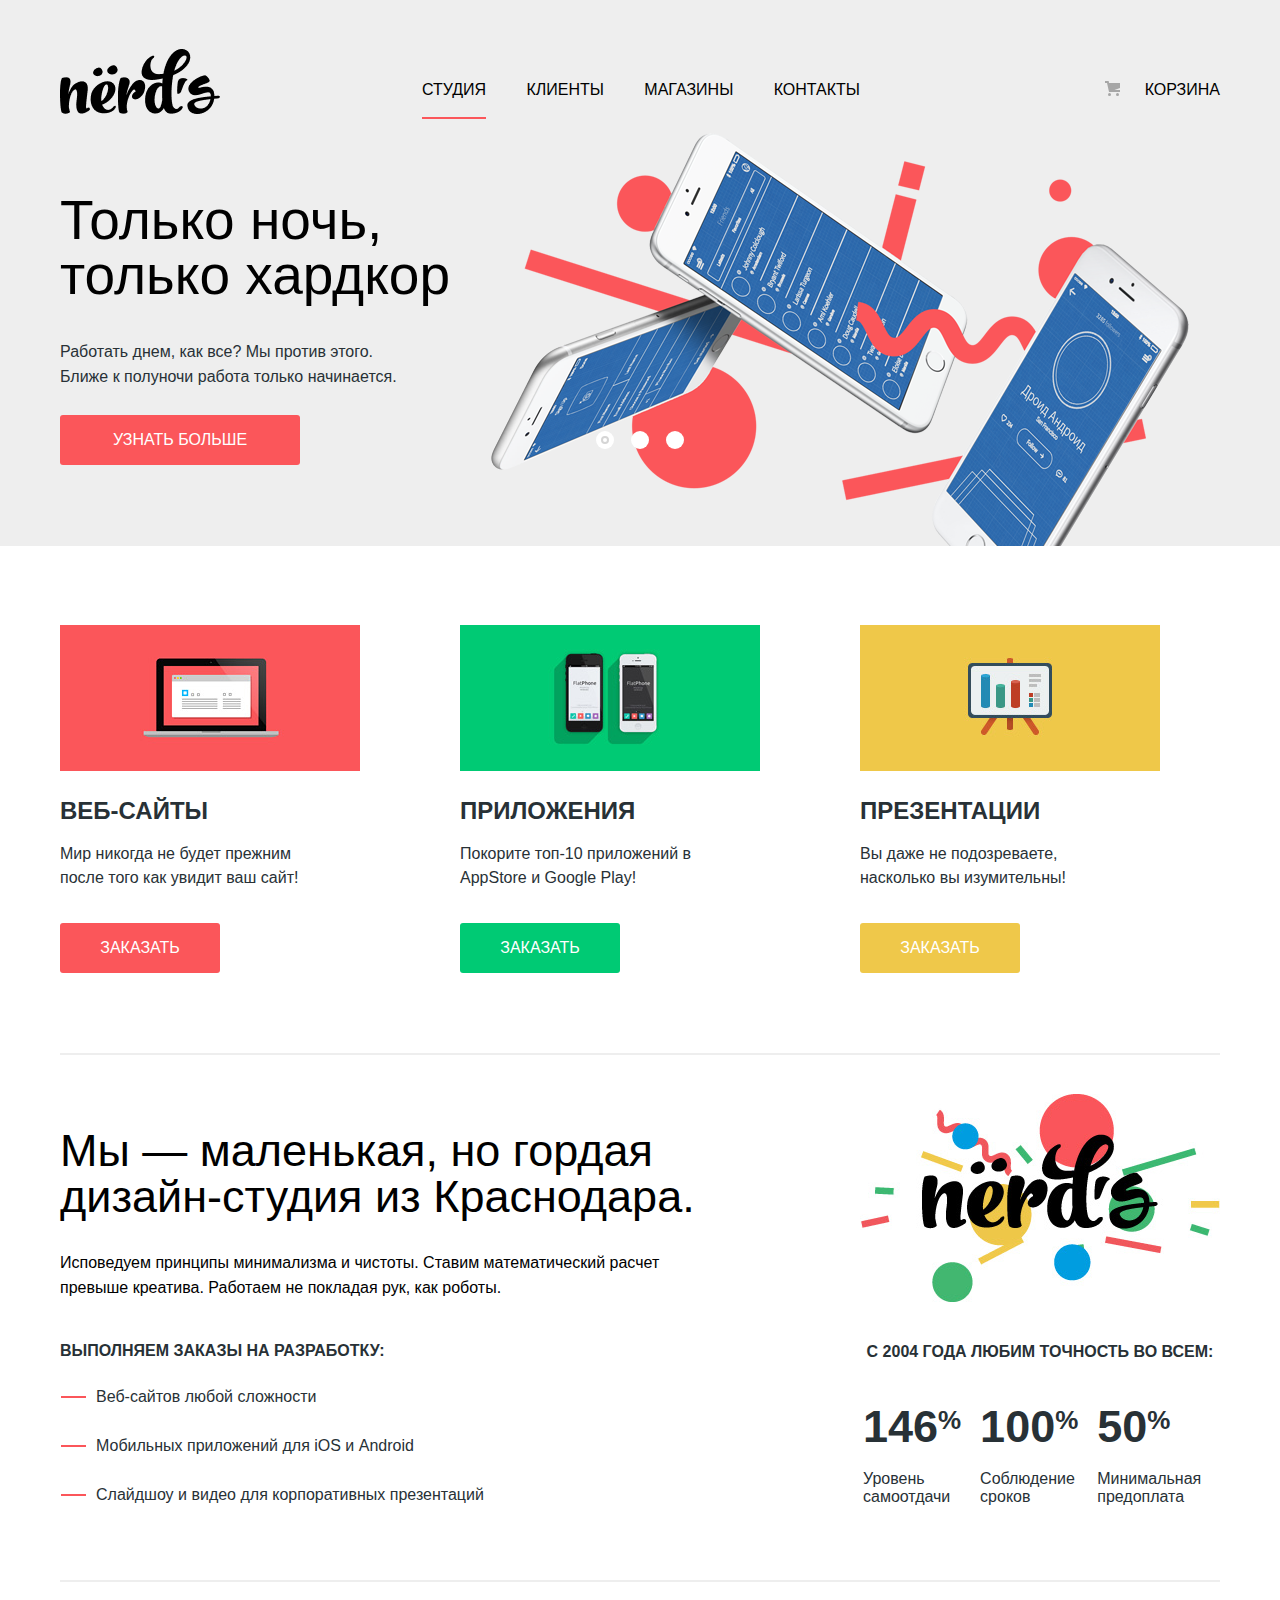
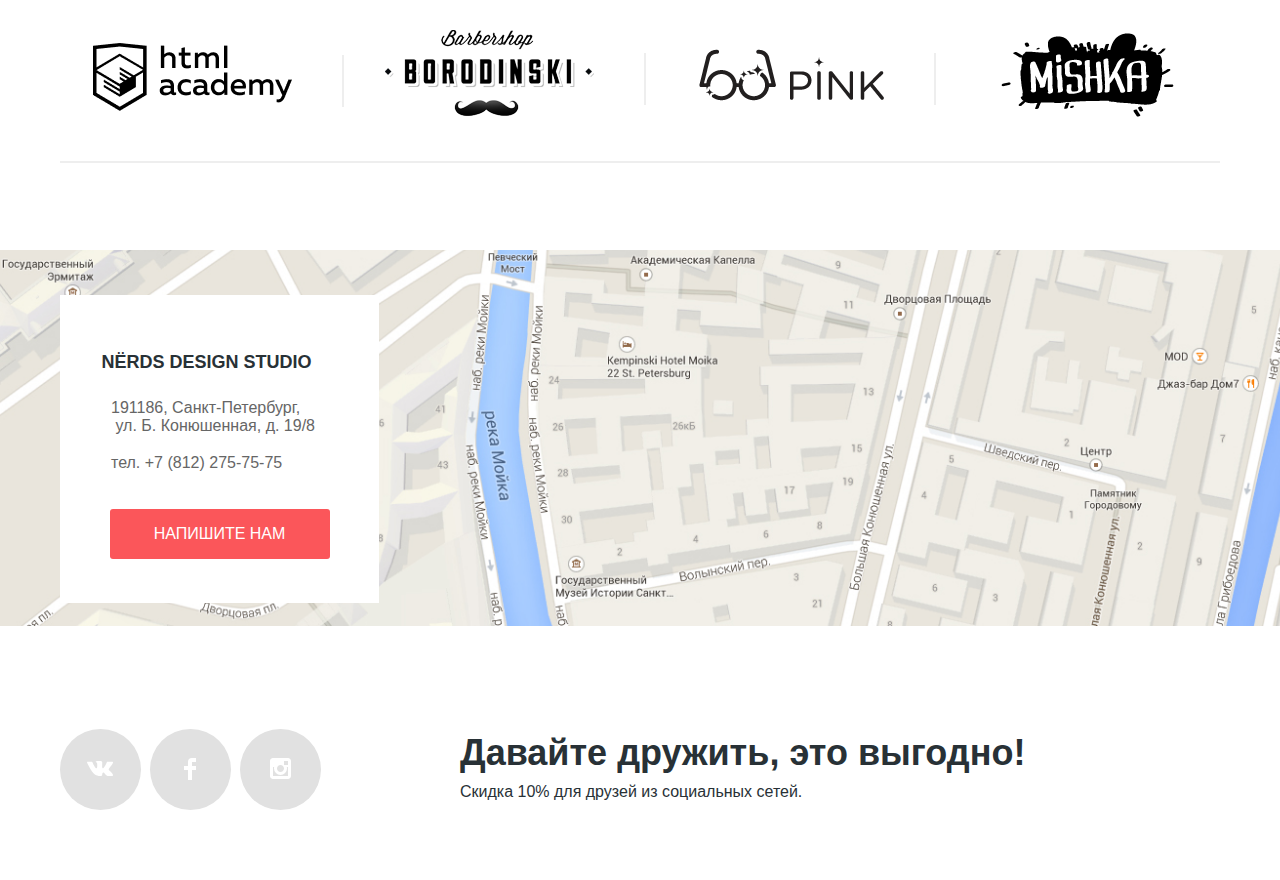
==== index.html @ a6699535 "подгонка  pixel perfect -2" ====
<!DOCTYPE html>
<html class="page" lang="ru">
<head>
  <meta charset="utf-8">
  <title>Передовой портал для выбора шаблона сайта. Нёрдс - выбери шаблон сайта для своего бизнеса</title>
  <link href="https://fonts.googleapis.com/css2?family=Roboto:ital,wght@0,100;0,300;0,400;0,500;0,700;1,300&display=swap" rel="stylesheet">
  <link href="css/normalize.css" rel="stylesheet">
  <link href="css/main.css" rel="stylesheet">
  <link href="css/define_position_on_page.css" rel="stylesheet"> <!--Временные стили для определения позиции элемента на странице-->
</head>
<body class="page-body">

  <!-- header start-->
  <header class="page-header">
    <div class="main-header-wraper container">
      <a href="#" class="header-logo">
        <img src="img/nerds-logo.png" width="160" height="66" alt="логотип компании нёрдс">
      </a>
      <nav class="page-nav">
        <ul class="page-menu">
          <li><a class="current-page" href="#">Студия</a></li>
          <li><a href="#">Клиенты</a></li>
          <li><a href="catalog.html">Магазины</a></li>
          <li><a href="#">Контакты</a></li>
        </ul>
        <div class="user-navigation">
          <a class="header-trash"  href="#" >Корзина</a>
        </div>
      </div>
    </nav>

  </header>
  <!-- header end-->

  <!-- main start-->
  <main class="page-content">
    <h1 class="visually-hidden"/>Нёрдс</h1>

    <!--main slider start-->
    <section class="main-slider">
      <h2 class="visually-hidden">Слайдер с горячими предложениями</h2>
      <ul class="slider-wraper-list slider-wraper-1 container">
        <li class="slider-item">
          <dl class="slider-slogan">
            <dt class="slogan-header">Долго, дорого,<br>скурпулёзно </dt>
            <dd class="slogan-content">Математически выверенный дизайн<br> для вашего сайта или мобильного приложения.<dd>
            </dl>
            <a class="slider-more btn"  href="#" >Узнать больше</a>
          </li>
          <li class="slider-item">
            <dl class="slider-slogan">
              <dt class="slogan-header">Любим математику<br>как никто другой</dt>
              <dd class="slogan-content">Никакого креатива, только математические формулы<br>для расчета идеальных пропорций<dd>
              </dl>
              <a class="slider-more btn"  href="#" >Узнать больше</a>
            </li>
            <li class="slider-item current-slide">
              <dl class="slider-slogan">
                <dt class="slogan-header">Только ночь,<br>только хардкор</dt>
                <dd class="slogan-content">Работать днем, как все? Мы против этого.<br>Ближе к полуночи работа только начинается.<dd>
                </dl>
                <a class="slider-more btn"  href="#" >Узнать больше</a>
              </li>
              <li class="slide-controls-wraper">
                <div class="slide-controls-box">
                  <button class="slide-control" type="button" aria-label="first slide"><span class="slide-toggle  current"></span></button>
                  <button class="slide-control" type="button" aria-label="second slide"><span class="slide-toggle"></span></button>
                  <button class="slide-control" type="button" aria-label="first slide"><span class="slide-toggle"></span></button>
                </div>
              </li>
            </ul>
          </section>
          <!--main slider end-->

          <div class="main-wraper container">
            <!--main services start-->
            <section class="main-advantage services">
              <h2 class="visually-hidden">Наши преимущества</h2>
              <ul class="services-list">
                <li class="services-item services-webs">
                  <img src="img/services_1.png" width="300" height="146" alt="Изображение категории">
                  <h3 class="main-services-header">Веб-сайты</h3>
                  <p class="main-services-text">Мир никогда не будет прежним<br>
                    после того как увидит ваш сайт!</p>
                    <a class="buy webs btn "  href="#" >Заказать</a>
                  </li>

                  <li class="services-item services-apps">
                    <img src="img/services_2.png" width="300" height="146" alt="Изображение категории">
                    <h3 class="main-services-header">Приложения</h3>
                    <p class="main-services-text">Покорите топ-10 приложений в <br>
                      AppStore и Google Play!</p>
                      <a class="buy apps btn "  href="#" >Заказать</a>
                    </li>

                    <li class="services-item services-presentations">
                      <img src="img/services_3.png" width="300" height="146" alt="Изображение категории">
                      <h3 class="main-services-header">Презентации</h3>
                      <p class="main-services-text">Вы даже не подозреваете,<br>
                        насколько вы изумительны!</p>
                        <a class="buy presentations btn" href="#" >Заказать</a>
                      </li>

                    </ul>

                  </section>
                  <!--main services end-->


                  <!--main description start-->
                  <div class="description-indicators-wraper">
                    <section class="main-advantage description">

                      <h2 class="visually-hidden">Перимущества нашей компании</h2>

                      <p class="about-us-header">Мы — маленькая, но гордая <br>
                        дизайн-студия из Краснодара.</p>
                        <p class="about-us-content">Исповедуем принципы минимализма и чистоты. Ставим математический расчет<br>
                          превыше креатива. Работаем не покладая рук, как роботы.</p>

                          <ul class="main-advantage-list">
                            <li class="header-item">Выполняем заказы на разработку:</li>
                            <li>Веб-сайтов любой сложности  </li>
                            <li>Мобильных приложений для iOS и Android  </li>
                            <li>Слайдшоу и видео для корпоративных презентаций</li>
                          </ul>

                        </section>
                        <!--main description end-->

                        <!--main indicators start-->
                        <section class="main-advantage indicators">
                          <h2 class="visually-hidden">Достижения нашей компании</h2>
                          <img src="img/indicators_logo.png" width="360" height="208" alt="Лого Нёрдс">
                          <table class="indicators-list">
                            <caption>с 2004 года Любим точность во всем:</caption>

                            <tr>
                              <th>146<sup>%</sup></th>
                              <th>100<sup>%</sup></th>
                              <th>50<sup>%</sup></th>
                            </tr>

                            <tr>
                              <td>Уровень <br> самоотдачи</td>
                              <td>Соблюдение<br> сроков</td>
                              <td>Минимальная<br>предоплата</td>
                            </tr>

                          </table>

                        </section>
                      </div>

                      <section class="main-partners">
                        <h2 class="visually-hidden">Партнёры нашей компании</h2>
                        <ul class="partners-list">
                          <li class="partners-item"><a href="https://htmlacademy.ru/intensive/htmlcss" title="Пройди интенсив, по профессиональной верстке по  HTML/CSS"><img src="img/partners_1.png" width="199" height="68" alt="логотип html-academy"></a></li>
                          <li class="partners-item"><a href="#"><img src="img/partners_2.png" width="209" height="90" alt="логотип Бородинский"></a></li>
                          <li class="partners-item"><a href="#"><img src="img/partners_3.png" width="185" height="52" alt="логотип Pink"></a></li>
                          <li class="partners-item"><a href="#"><img src="img/partners_4.png" width="173" height="84" alt="логотип Mishka"></a></li>
                        </ul>
                      </section>
                      <!--main indicators end-->
                    </div>
                  </main>
                  <!-- main end-->


                  <!-- footer start-->
                  <footer class="page-footer">

                    <div class="map-location">
                      <iframe class="map-iframe" src="https://www.google.com/maps/embed?pb=!1m18!1m12!1m3!1d1998.598942412417!2d30.32089461626306!3d59.93879686904761!2m3!1f0!2f0!3f0!3m2!1i1024!2i768!4f13.1!3m3!1m2!1s0x4696310fca5ba729%3A0xea9c53d4493c879f!2z0JHQvtC70YzRiNCw0Y8g0JrQvtC90Y7RiNC10L3QvdCw0Y8g0YPQuy4sIDE5LCDQodCw0L3QutGCLdCf0LXRgtC10YDQsdGD0YDQsywgMTkxMTg2!5e0!3m2!1sru!2sru!4v1592047226377!5m2!1sru!2sru"  allowfullscreen="" aria-hidden="false" tabindex="0"></iframe>

                      <div class="container feedback-call-wrap">
                        <!--footer feedback block start-->
                        <div class="feedback-call">
                          <p class="feedback-header">NЁRDS DESIGN STUDIO</p>
                          <p class="contacts-info">191186, Санкт-Петербург,<br> ул. Б. Конюшенная, д. 19/8  </p>
                          <a class="contacts-number" href="tel:+78122757575">тел. +7 (812) 275-75-75</a>
                          <a class="feedback-form-call btn" href="#" >Напишите нам</a>
                        </div>
                        <!--footer feedback block start-->
                      </div>
                  </div>

                  <section class="container">
                    <h2 class="visually-hidden">Мы в социальных сетях</h2>
                    <div class="social-wraper">
                      <ul class="footer-social">
                        <li class="social vk"><a href="#"></a></li>
                        <li class="social fb"><a href="#"></a></li>
                        <li class="social ig"><a href="#"></a></li>
                      </ul>
                      <dl class="footer-info">
                        <dt class="info-header">Давайте дружить, это выгодно!</dt>
                        <dd class="info-content">Скидка 10% для друзей из социальных сетей.</dd>
                      </dl>
                    </div>
                  </section>

                </footer>
                <!--footer end-->

                <!--feedback pop up end-->
                <div class="feedback-form-pop-up visually-hidden">
                  <form id="pop-up-form" action="https://echo.htmlacademy.ru" method="post">
                    <fieldset class="pop-up-fields">
                      <legend>Напишите нам</legend>
                      <ul class="form-fields">
                        <li>
                          <label for="custom name">Ваше имя:</label>
                          <input class="input-value"  type="text" name="custom name" id="custom name" placeholder="Имя Фамилия" requered>
                        </li>
                        <li>
                          <label for="custom mail">Ваш email:</label>
                          <input class="input-value"  type="text" name="custom mail" id="custom mail" placeholder="email@example.com" requered>
                        </li>
                        <li class="message-field">
                          <label for="custom message">Текст в письме</label>
                          <textarea  class="input-value" id="custom message" name="message" placeholder="В свободной форме"></textarea>
                        </li>
                        <li><button class="send btn" type="submit" form="pop-up-form">Отправить</button></li>
                      </ul>
                    </fieldset>
                  </form>
                  <button class="close-btn" type="button" aria-label="закрыть"></button>
                </div>
                <!--feedback pop up end-->

              </body>
              </html>
---- css/main.css ----
/* roboto-100 - latin_cyrillic */
@font-face {
  font-family: 'Roboto';
  font-style: normal;
  font-weight: 100;
  src: url('../fonts/roboto-v20-latin_cyrillic-100.eot'); /* IE9 Compat Modes */
  src: local('Roboto Thin'), local('Roboto-Thin'),
  url('../fonts/roboto-v20-latin_cyrillic-100.woff2') format('woff2'), /* Super Modern Browsers */
  url('../fonts/roboto-v20-latin_cyrillic-100.woff') format('woff'), /* Modern Browsers */

}

/* roboto-300 - latin_cyrillic */
@font-face {
  font-family: 'Roboto';
  font-style: normal;
  font-weight: 300;
  src: url('../fonts/roboto-v20-latin_cyrillic-300.eot'); /* IE9 Compat Modes */
  src: local('Roboto Light'), local('Roboto-Light'),
  url('../fonts/roboto-v20-latin_cyrillic-300.woff2') format('woff2'), /* Super Modern Browsers */
  url('../fonts/roboto-v20-latin_cyrillic-300.woff') format('woff'), /* Modern Browsers */

}

/* roboto-regular - latin_cyrillic */
@font-face {
  font-family: 'Roboto';
  font-style: normal;
  font-weight: 400;
  src: url('../fonts/roboto-v20-latin_cyrillic-regular.eot'); /* IE9 Compat Modes */
  src: local('Roboto'), local('Roboto-Regular'),
  url('../fonts/roboto-v20-latin_cyrillic-regular.woff2') format('woff2'), /* Super Modern Browsers */
  url('../fonts/roboto-v20-latin_cyrillic-regular.woff') format('woff'), /* Modern Browsers */
}

/* roboto-500 - latin_cyrillic */
@font-face {
  font-family: 'Roboto';
  font-style: normal;
  font-weight: 500;
  src: url('../fonts/roboto-v20-latin_cyrillic-500.eot'); /* IE9 Compat Modes */
  src: local('Roboto Medium'), local('Roboto-Medium'),
  url('../fonts/roboto-v20-latin_cyrillic-500.woff2') format('woff2'), /* Super Modern Browsers */
  url('../fonts/roboto-v20-latin_cyrillic-500.woff') format('woff'), /* Modern Browsers */

}

/* roboto-700 - latin_cyrillic */
@font-face {
  font-family: 'Roboto';
  font-style: normal;
  font-weight: 700;
  src: url('../fonts/roboto-v20-latin_cyrillic-700.eot'); /* IE9 Compat Modes */
  src: local('Roboto Bold'), local('Roboto-Bold'),
  url('../fonts/roboto-v20-latin_cyrillic-700.woff2') format('woff2'), /* Super Modern Browsers */
  url('../fonts/roboto-v20-latin_cyrillic-700.woff') format('woff'), /* Modern Browsers */
}

/* basic variables */
:root {
  --base-white: #fff;
  --active-white: rgba(255,255,255,0.3);
  --base-dark: #283136;
  --base-black: #000;

  --red-base: #FB565A;
  --red-hover: #E74246;
  --red-active: #D7373B;

  --green-base: #00CA74;
  --green-hover: #00BC6C;
  --green-active: #00AA62;
  --range-bar-color: #00CA74;
  --range-bar-toggle: #ababab;

  --yellow-base: #EFC84A;
  --yellow-hover: #EAB534;
  --yellow-active: #E5A722;

  --grey-dark: #666666;
  --grey-mute: #e1e1e1;
  --grey-base: #EEEEEE;
  --grey-hover: #DFDFDF;
  --grey-active: #D5D5D5;
  --shadow-color: rgb(219, 219, 219);
  --grey-fiedls-hover: #B4B9BB;
}

/* global */
body {
  min-width: 960px;
  margin: 0;
  padding: 0;
  font-family: 'Roboto', sans-serif;
  font-size: 16px;
  font-weight: 400;
  line-height: 24px;
  color: var(--base-dark);
  background-color: var(--base-white);
}

a {
  text-decoration: none;
}

img {
  max-width: 100%;
  height: auto;
}

*, *::before, *::after {
  box-sizing: border-box;
}

/* global custom styles */
.btn {
  display: block;
  height: 50px;
  font-size: 16px;
  font-weight: 500;
  text-transform: uppercase;
  text-align: center;
  vertical-align: middle;
  line-height: 50px;
  border-radius: 3px;
}

.container {
  margin: 0 auto;
  width: 1160px;
}
/* hide element */
.visually-hidden:not(:focus):not(:active) {
  position: absolute;
  width: 1px;
  height: 1px;
  margin: -1px;
  border: 0;
  padding: 0;
  clip-path: inset(100%);
  clip: rect(0 0 0 0);
  overflow: hidden;
}
/* page settings  */

.page {
  height: 100%;
}
/*  page grid settings */
.page-body {
  min-height: 100%;
  display: grid;   /* essential page grid  */
  grid-template-areas:
  "header"
  "content"
  "footer";
  grid-template-columns: 1fr;
  grid-template-rows:
  min-content
  1fr
  min-content;
  width: 100%;
  min-height: 100vh;
}
/* header */
.page-header {
  grid-area: header;
  display: flex;
  justify-content: center;
  align-items: flex-end;
  padding-top: 48px;

  background-color: var(--grey-base);
}

.page-header .header-logo:active img {
  opacity: 0.3;
}

.main-header-wraper {
  display: flex;
  justify-content: space-between;
  align-items: center;
}

/* page menu */
.page-nav {
  display: flex;
  justify-content: space-between;
  align-items:center;
  width: 798px;
  height: 17px;
  padding-top: 10px;
  background-color: var(--grey-base);
}

.page-nav .page-menu {
  display: flex;
  justify-content: space-between;
  width: 438px;
  margin: 0;
  padding: 0;
  font-size: 16px;
  line-height: 30px;
  list-style: none;
  background-color: transparent;
}

/* user navigation */
.page-nav a {
  color: var(--base-black);
  text-transform: uppercase;
  font-weight: 500;
}

.page-nav .header-trash {
  padding-left: 40px;
  background-image: url('../img/svg/cart-icon.svg');
  background-repeat: no-repeat;
  background-position: 0 0;
}

.page-nav a:hover {
  color: var(--red-base);
}

.page-nav a:active,
.page-nav .current-page {
  color: var(--grey-active);
  padding-bottom: 19px;
  border-bottom: 2px solid var(--red-base);
}

.page-nav .current-page {
  color: var(--base-black);
}

.user-navigation {
  position: relative;
}

/* main slider */

.main-slider {
  height: 425px; /* will be delited */
  background-color: var(--grey-base);
}

.main-slider .slider-wraper-list {
  position: relative;
  height: 100%;
  padding-left: 0;
  padding-top: 72px;
  background-repeat: no-repeat;
  background-position: 397px -6px;
  background-size: 760px 431px;
  list-style: none;
}

.main-slider .slider-wraper-1 {
  background-image: url('../img/slider_illustration_1.png');
}

.main-slider .slider-wraper-2 {
  background-image: url('../img/slider_illustration_2.png');
}

.main-slider .slider-wraper-3 {
  background-image: url('../img/slider_illustration_3.png');
}

.main-slider .slider-item {
  display: none;

}

.main-slider .current-slide {
  display: block;
}

.slide-controls-wraper {
  position: absolute;
  top: 310px;
  left: 519px;
  width: 120px;
  display: flex;
  justify-content: flex-end;
}

.slide-controls-wraper .slide-controls-box {
  display: flex;
  justify-content: flex-start;
  width: 663px;
}

.slide-controls-wraper .slide-control {
  width: 18px;
  height: 18px;
  margin-left: 17px;
  padding: 0;
  border-radius: 50%;
  border: none;
  box-shadow: none;
  background-color: var(--base-white);
  cursor: pointer;
}

.slide-controls-wraper .slide-toggle {
  display: none;
}

.slide-controls-wraper .current {
  display: block;
  width: 8px;
  height: 8px;
  padding: 0;
  margin: 0 auto;
  background-color: var(--base-white);
  border-radius: 50%;
  border: 2px solid var(--grey-active);
}


.main-slider .slider-slogan,
.main-slider .slogan-content{
  margin: 0px;
  padding: 0px;
}

.main-slider .slogan-header {
  font-size: 55px;
  line-height: 55px;
  font-weight: 500;
  color: var(--base-black);
}

.main-slider .slogan-content {
  margin-top: 36px;
  font-size: 16px;
  line-height: 25px;
  font-weight: 400;
  color: var(--base-dark);
}

.main-slider .slider-more {
  width: 240px;
  margin-top: 26px;
  color: var(--base-white);
  background-color: var(--red-base);
}

.main-slider .slider-more:hover {
  background-color: var(--red-hover);
}

.main-slider .slider-more:active {
  background-color: var(--red-active);
  color: var(--active-white);

}
/* main conent */
.page-content {
  grid-area: content;
  margin-bottom: 87px;
}

/* main-advantage services */
.services-list {
  display: flex;
  justify-content: space-between;
  margin: 0;
  padding: 0;
  padding-top: 79px;
  padding-bottom: 80px;
  padding-right: 60px;
  border-bottom: 2px solid var(--grey-base);
  list-style: none;
}

.services-item .main-services-header {
  margin: 0px;
  margin-top: 18px;
  font-weight: 700;
  font-size: 24px;
  line-height: 30px;
  text-align: left;
  text-transform: uppercase;
}

.services-item .main-services-text {
  margin-bottom: 33px;
  font-weight: 400;
  font-size: 16px;
  line-height: 24px;
  text-align: left;
  color: var(--base-dark);
}

.services-item .buy {
  width: 160px;
  color: var(--base-white);
  font-size: 16px;
}

.services-item .buy:active {
  color: var(--active-white);
}

.services-item .webs {
  background-color: var(--red-base);
}

.services-item .webs:hover {
  background-color: var(--red-hover);
}

.services-item .webs:active {
  background-color: var(--red-active);
}

.services-item .apps {
  background-color: var(--green-base);
}

.services-item .apps:hover {
  background-color: var(--green-hover);
}

.services-item .apps:active {
  background-color: var(--green-active);
}

.services-item .presentations {
  background-color: var(--yellow-base);
}

.services-item .presentations:hover {
  background-color: var(--yellow-hover);
}
.services-item .presentations:active {
  background-color: var(--yellow-active);
}

/* main-advantage description */
.description-indicators-wraper {
  display: flex;
  justify-content: space-between;
  border-bottom: 2px solid var(--grey-base);
}
.description {
  padding-top: 73px;
  padding-bottom: 73px;
}

.description .main-advantage-list {
  margin: 0;
  padding: 0;
  margin-top: 42px;
  list-style: none;
}

.main-advantage-list li:not(.header-item) {
  padding-left: 36px;
  margin-top: 23px;
}
/* rules on list items */
.main-advantage-list li:not(.header-item)::before {
  position: relative;
  top: 13px;
  left: -35px;
  display: block;
  content: "";
  width: 25px;
  height: 2px;
  background-color: var(--red-base);
}



.description .about-us-header {
  margin: 0;
  padding-bottom: 30px;
  color: var(--base-black);
  font-weight: 500;
  font-size: 45px;
  line-height: 46px;

}

.description .about-us-content {
  margin: 0;
  color: var(--base-black);
  font-weight: 400;
  font-size: 16px;
  line-height: 25px;
}

.description .header-item {
  margin: 0px;
  font-weight: 700;
  font-size: 16px;
  line-height: 18px;
  text-transform: uppercase;
}

/* indicators */

.indicators {
  padding-top: 39px;
}

.indicators-list {
  width: 360px;
  margin-top: 34px;
}


.indicators-list caption {
  height: 50px;
  font-weight: 700;
  font-size: 16px;
  line-height: 18px;
  text-transform: uppercase;
  text-align: center;
}

.indicators-list th {
  height: 65px;
  padding-left: ;
  font-weight: 700;
  font-size: 45px;
  line-height: 50px;
  text-transform: uppercase;
  text-align: left;
}

.indicators-list td {
  height: 52px;
  font-size: 16px;
  line-height: 18px;
  text-align: left;
}

.indicators-list sup {
  font-size: 26px;
  line-height: 40px;
  text-transform: uppercase;
  text-align: center;
}

/* main-partners */
.main-partners {
  padding-top: 48px;
  padding-bottom: 34px;
  border-bottom: 2px solid var(--grey-base);
}

.main-partners .partners-list {
  display: flex;
  justify-content: space-between;
  align-items: middle;
  width: 100%;
  height: 100%;
  margin: 0;
  padding: 0;
  list-style: none;
}

.main-partners .partners-item{
  display: flex;
  justify-content: center;
  align-items: center;
  width: 288px;
}

.main-partners .partners-item:first-child{
  width: 269px;
  padding-top: 4px;
  padding-right: 3px;
}

.main-partners .partners-item:nth-child(2){
  padding-left: 10px;
}

.main-partners .partners-item:nth-child(3){
  padding-left: 15px;
}

.main-partners .partners-item:last-child  {
  width: 279px;
  padding-left: 14px;
}

.main-partners .partners-item:not(:last-child)::after {
  position: relative;
  top: 0px;
  left: 50px;
  display: flex;
  justify-content: flex-end;
  content: "";
  width: 2px;
  height: 52px;
  background-color: var(--grey-base);
}

.main-partners img:hover  {
  opacity: 0.2;
}

.main-partners img:active  {
  opacity: 0.1;
}

/* catalog page */

.catalog {
  margin-bottom: 67px;
}

.main-catalog-wraper {
  display: grid;  /* catalog content grid  */
  grid-template-areas:
  "fh fh"
  "filter catalog"
  "filter change-page";
  grid-template-columns: min-content 1fr;
  grid-template-rows:
  min-content
  1fr
  min-content;
  padding-top: 54px;
}

.catalog-content {
  grid-area: catalog;
  padding-left: 140px;
}

.catalog .catalog-header {
  width: 100%;
  margin: 0px;
  padding-top: 72px;
  padding-right: 19px;
  padding-bottom: 108px;
  font-size: 55px;
  line-height: 55px;
  font-weight: 500;
  text-align: center;
  background-color: var(--grey-base);
}

/* filters buttons start */

.catalog-content .set-with-properties {
  display: flex;
  justify-content: space-between;
  align-content: flex-start;
  margin-bottom: 46px;
}

.label-wraper {
  display: flex;
  width: 360px;
  justify-content: flex-start;
  padding-top: 5px;
}

.set-with-properties .properties-header {
  margin: 0;
  padding: 0;
  padding-top: 3px;
  font-size: 18px;
  line-height: 24px;
  font-weight: 700;
  vertical-align: bottom;
  text-transform: uppercase;
}

.set-with-properties a {
  font-size: 14px;
  line-height: 18px;
  vertical-align: bottom;
  color: var(--base-black);
  text-transform: uppercase;
  opacity: 0.3;
}

.set-with-properties a:hover {
  opacity: 0.6;
}

.set-with-properties a:active {
  opacity: 1;
}

.set-with-properties .pressed {
  opacity: 1;
}

.label-wraper > a {
  margin-right: 25px;
}

.label-wraper > a:last-of-type {
  margin-right: 49px;
}

.label-wraper .arrows-wraper {
  padding-top: 3px;
}

.label-wraper .arrows-wraper :first-child {
  margin-right: 17px;
}

.set-with-properties .down,
.set-with-properties .up {
  padding: 5px 5.5px 0px;
  background-repeat: no-repeat;
  background-position: 0 0;

}

.set-with-properties .down {
  background-image: url('../img/svg/icon-down-dir.svg');
}

.set-with-properties .up {
  background-image: url('../img/svg/icon-up-dir.svg');
}

/* filters buttons end */

.catalog .catalog-list {
  display: flex;
  flex-wrap: wrap;
  margin: 0;
  padding: 0;
  list-style: none;
}

.catalog-list .catalog-item:not(:first-child):not(:nth-child(2)) {
  margin-top: 29px;
}

.catalog-list .catalog-item:nth-child(odd) {
  margin-right: 40px;
}

.catalog-item {
  position: relative;
}
.catalog-item:hover {
  box-shadow: 0 6px 15px 0 var(--shadow-color);
}

.catalog-item .catalog-image {
  display: block;
}

.catalog-item::before {
  content: "";
  display: block;
  padding: 20px;
  width: 100%;
  background: url('../img/svg/browser.svg') no-repeat 0 0;
  background-size: contain;
}

.catalog-item:hover::before {
  opacity: 0.14;
}

.catalog-hover-info {
  position: absolute;
  bottom: 0px;
  left: 0px;
  width: 360px;
  height: 231px;
  padding-top: 27px;
  border-radius: 0 0 5px 5px ;
  font-weight: 400;
  background-color: var(--grey-base);
  color: var(--grey-dark);
  opacity: 0;
}

.catalog-item:hover .catalog-hover-info {
  opacity: 1;
}

.catalog-hover-info .catalog-card-header {
  display: block;
  margin: 0px; /* control of the vertical indent */
  font-weight: 700;
  font-size: 18px;
  line-height: 30px;
  text-align: center;
  text-transform: uppercase;
  color: var(--base-black);
}

.catalog-hover-info .catalog-card-header:hover {
  color: var(--red-base);
}

.catalog-hover-info .catalog-card-header:active {
  color: var(--grey-active);
}

.catalog-hover-info .catalog-card-info {
  margin-top: 12px;
  text-align: center;
  font-size: 16px;
  line-height: 18px;
}

.catalog-hover-info .catalog-card-buy {
  width: 200px;
  margin: 0 auto;
  margin-top: 33px;
  color: var(--base-white);
  background-color: var(--red-base);

}

.catalog-hover-info .catalog-card-buy:hover {
  background-color: var(--red-hover);
}

.catalog-hover-info .catalog-card-buy:active {
  background-color: var(--red-active);
}

/* change page block */
.change-page-block {
  grid-area: change-page;
  display: flex;
  width: min-content;
  padding-top: 54px;
  padding-left: 140px;
}

.catalog .change-page {
  width: 50px;
  color: var(--base-dark);
  background-color: var(--grey-base);
}

.page-content .change-page:last-child{
  width: 260px;
  padding-left: 5px;
}

.change-page-block .change-page:not(:last-child) {
  margin-right: 10px;
}
.catalog .change-page:hover {
  background-color: var(--grey-hover);
}

.catalog .change-page:active {
  background-color: var(--grey-active);
}

.catalog .change-page:visited {
  background-color: var(--base-vhite);
  outline: 3px solid var(--grey-base);
}

.catalog .current-page,
.catalog .current-page:hover {
  line-height: 45px;
  background-color: var(--base-white);
  border: 3px solid var(--grey-hover);
  cursor: default;
}

/* footer */

.page-footer {
  grid-area: footer;
  width: 100%;
  margin: 0 auto;
}

.page-footer .map-location {
  position: relative;
  width: 100%;
  padding: 0;
  margin: 0;
  background: url('../img/map.png') no-repeat 0 -30px;
  background-size: cover;
}

.page-footer .map-iframe {
  width: 100%;
  height: 415px;
  margin: -8px;
  border: none;
}

.page-footer  .feedback-call-wrap {
  position: absolute;
  top: 0;
  right: 0;
  bottom: 0;
  left: 0;
  padding-top: 45px;
}


.page-footer .feedback-call {
  padding: 1px;
  width: 319px;
  height: 308px;
  font-weight: 400;
  font-size: 16px;
  text-align: left;
  background-color: var(--base-white);
}

.feedback-call .feedback-header,
.feedback-call .contacts-info {
  margin: 0px; /* reset paragraph indents*/
  padding: 0px;
}

.feedback-call .feedback-header {
  padding-top: 54px;
  padding-right: 26px;
  font-weight: 700;
  font-size: 18px;
  text-align: center;
  text-transform: uppercase;
}

.feedback-call .contacts-info {
  margin-top: 25px;
  padding-left: 50px;
  line-height: 18px;
  text-align: left;
  color: var(--grey-dark);
}

.feedback-call .contacts-number {
  display: block;
  margin-top: 19px;
  padding-left: 50px;
  text-align: left;
  line-height: 18px;
  color: var(--grey-dark);
}

.feedback-call .feedback-form-call {
  width: 220px;
  margin: 37px auto 0;
  color: var(--base-white);
  background-color: var(--red-base);
}

.feedback-call .feedback-form-call:hover {
  background-color: var(--red-hover);
}

.feedback-call .feedback-form-call:active {
  background-color: var(--red-active);
  color: var(--active-white);
}


.page-footer .footer-social {
  display: flex;
  justify-content: flex-start;
  align-items: center;
  margin: 0;
  padding: 0;
  width: 400px;
  list-style: none;
}

.footer-social .social a {
  position: relative;
  top: 0;
  left: 0;
  display: block;
  width: 81px;
  height: 81px;
  margin-right: 9px;
  border-radius: 50%;
  background-color: var(--grey-mute);
}

.footer-social .social {
  position: relative;
}

.footer-social a::before {
  position: absolute;
  content: "";
  top: 25%;
  left: 25%;
  display: block;
  padding: 20px;
  background-image: url('../img/svg/vk-icon.svg');
  background-repeat: no-repeat;
  background-position: 50%;
}

.footer-social .fb a::before {
  background-image: url('../img/svg/fb-icon.svg');
}

.footer-social .ig a::before {
  background-image: url('../img/svg/insta-icon.svg');
}

.footer-social .social a:hover{
  background-color: var(--red-hover);
}

.footer-social .social a:active {
  background-color: var(--red-active);
}

.footer-social a:active::before {
  opacity: 0.3;
}


.footer-info {
  display: flex;
  flex-direction: column;
  justify-content: center;
  align-items: flex-start;
}

.footer-info .info-header {
  font-weight: 700;
  font-size: 36px;
  line-height: 36px;
  text-align: left;
}

.footer-info .info-content {
  font-weight: 400;
  font-size: 16px;
  line-height: 22px;
  text-align: left;
  margin: 0px;
  margin-top: 10px;
}

/* social buttons start */

.social-wraper {
  display: flex;
  justify-content: center;
  align-items: center;
  padding-top: 60px;
  padding-bottom: 58px;
}



.footer-info {
  flex-grow: 1;
  padding-top: 3px;
  padding-bottom: 3px;
}

/* social buttons end */



/* pop-up */

.feedback-form-pop-up {
  position: fixed;
  top: 200px;
  left: 25%;
  width: 960px;
  height: 590px;
  padding-top: 63px;
  padding-left: 100px;
  background-color: var(--base-white);
}

.feedback-form-pop-up .pop-up-fields {
  margin: 0;
  padding: 0;
  border: none;
}

.feedback-form-pop-up .form-fields {
  display: flex;
  flex-wrap: wrap;
}

.feedback-form-pop-up legend {
  font-weight: 700;
  font-size: 45px;
  margin-bottom: 37px;
}
.form-fields li {
  display: flex;
  flex-direction: column;
  flex-wrap: wrap;
}

.feedback-form-pop-up .form-fields {
  margin: 0;
  padding: 0;
  list-style: none;
}

.feedback-form-pop-up label {
  font-weight: 700;
  font-size: 18px;
  margin-bottom: 9px;
}

.feedback-form-pop-up input {
  width: 360px;
  height: 50px;
  padding: 16px;
  margin-right: 40px;
}

.message-field label {
  margin-top: 34px;
}

.feedback-form-pop-up textarea {
  width: 760px;
  height: 118px;
  padding: 16px;
}

.feedback-form-pop-up .input-value {
  font-size: 16px;
  font-weight: 300;
  border: 2px solid var(--grey-hover);
  border-radius: 3px;
}

.feedback-form-pop-up .input-value:hover {
  border-color: var(--grey-fiedls-hover);
  color: var(--grey-fiedls-hover);
}

.feedback-form-pop-up .input-value:focus {
  border-color: var(--base-black);
  color: var(--dark-base);
}

.feedback-form-pop-up .invaid { /* invalid value for fields */
  color: var(--red-hover);
  border-color: var(--red-hover);
}

.feedback-form-pop-up .send {
  width: 260px;
  margin-top: 47px;
  border: none;
  background-color: var(--red-base);
  color: var(--base-white);
}

.feedback-form-pop-up .send:hover {
  background-color: var(--red-hover);
}

.feedback-form-pop-up .send:active {
  background-color: var(--red-active);
  color: var(--active-white);
}
.feedback-form-pop-up .close-btn {
  position: relative;
  left: 725px;
  bottom: 417px;
  border: none;
  background-color: transparent;
}

.feedback-form-pop-up .close-btn::before,
.feedback-form-pop-up .close-btn::after {
  position: absolute;
  top: 0;
  left: 0;
  background-color: var(--red-base);
  content: "";
  display: block;
  width: 27px;
  height: 4px;
  transform: rotate(45deg);
}

.feedback-form-pop-up .close-btn::after {
  transform: rotate(-45deg);
}

.feedback-form-pop-up .close-btn:hover::before,
.feedback-form-pop-up .close-btn:hover::after {
  opacity: 0.4;
  cursor: pointer;
}

.feedback-form-pop-up .close-btn:active::before,
.feedback-form-pop-up .close-btn:active::after {
  opacity: 0.1;
  cursor: pointer;
}

/* forms */

.set-filter-page {
  grid-area: filter;
}

/* global legend for filter */

.catalog .set-filter-page  legend {
  font-size: 18px;
  font-weight: 700;
  line-height: 30px;
  text-transform: uppercase;
}

/* range filter start */
.set-filter-page .set-range {
  margin: 0;
  padding: 0;
  margin-bottom: 54px;
  border: none;
}
.set-range  legend {
  margin-bottom: 48px;
}

.set-range .range-control {
  position: relative;
  width: 260px;
  height: 80px;
  margin-bottom: 14px;
  padding-left: 22px;
  padding-right: 22px;
  padding-top: 39px;
  border-radius: 3px;
  background-color: var(--grey-base);
}

.set-range .scale,
.set-range .bar {
  height: 2px;
  background-color: var(--grey-active);
}

.set-range .bar {
  background-color: var(--range-bar-color);
  width: 72%;
}

.set-range .toggle-min,
.set-range .toggle-max {
  position: absolute;
  top: 30px;
  left: 18px;
  width: 20px;
  height: 20px;
  background-color: var(--range-bar-toggle);
  border: 8px solid var(--base-white);
  border-radius: 50%;
  cursor: pointer;
  box-shadow: 0 2px 1px var(--range-bar-toggle);
}

.set-range .toggle-max {
  left: 62%;
}

.price-control {
  display: flex;
  justify-content: space-between;
  width: 260px;
}

.price-control .min-price,
.price-control .max-price {
  padding-left: 1px;
  text-transform: uppercase;
}

.price-control .min-price,
.price-control .max-price,
.price-control input{
  font-size: 16px;
  font-weight: 300;
  line-height 22px;
}

.price-control input {
  width: 80px;
  height: 38px;
  margin-left: 7px;
  padding-left: 14px;
  border: none;
  border-radius: 3px;
  background-color: var(--grey-base);
  text-align: center;
}


/* range filter end */

.set-filter-page .set-filter-item {
  border: none;
  margin-bottom: 43px;
  padding: 0;
}

.set-filter-page .set-filter-item:last-of-type {
  margin-bottom: 48px;
}

.set-filter-item legend {
  margin-bottom: 13px;
  margin-left: -2px;
}


.set-filter-item label {
  display: flex;
  align-content: flex-start;
  font-size: 16px;
  line-height: 25px;
  vertical-align: bottom;
  font-weight: 300;
  color: var(--base-dark);
}

.set-filter-item label::before {
  content: "";
  display: block;
  width: 25px;
  height: 25px;
  margin-left: -1px;
  margin-right: 10px;
  background-repeat: no-repeat;
  background-position: 0 0;
  opacity: 0.3;
  cursor: pointer;
}

.grid-radio-set label::before {
  background-image: url('../img/svg/radio-off.svg');
}

.grid-radio-set input:checked + label::before {
  background-image: url('../img/svg/radio-on.svg');
}

.feature-checkbox-set label::before {
  background-image: url('../img/svg/checkbox-off.svg');
}

.feature-checkbox-set input:checked + label::before {
  background-image: url('../img/svg/checkbox-on.svg');
}

.set-filter-item label:hover::before {
  opacity: 1;
}

/* blaced filter items style start */
.set-filter-item .blocked + label::before {
  opacity: 0.1;
}

.set-filter-item .blocked + label{
  color: var(--grey-active);
}

/* blaced filter items style start */

.set-filter-page .setting-list {
  margin: 0;
  padding: 0;
  list-style: none;
}

.set-filter-item .setting-item:not(:last-child) {
  margin-bottom: 15px;
}

.set-filter-item input {
  display: none;
}

.set-filter-page .filter-it {
  width: 260px;
  border: none;
  background-color: var(--grey-base);
  color: var(--base-black);
}

.set-filter-page .filter-it:hover {
  background-color: var(--grey-hover);
}

.set-filter-page .filter-it:active {
  background-color: var(--grey-active);
  color: var(--grey-dark);
}
---- css/define_position_on_page.css ----
/*

 .page-header  {
  outline-offset: -2px ;
  outline: 2px dashed gold;
}
.main-header-wraper {
 outline-offset: -2px ;
 outline: 2px dashed red;
}

.page-nav  {
z-index: 100;
 outline-offset: -2px ;
 outline: 2px dashed green;
}
.page-menu {
z-index: 100;
 outline-offset: -2px ;
 outline: 2px dashed blue;
}
.page-menu li {
z-index: 100;
 outline-offset: -2px ;
 outline: 2px dashed pink;
}
*/
 {
 outline-offset: -2px ;
 outline: 2px dashed gold;
}

{
  outline-offset: -2px ;
  outline: 2px dashed green;
}
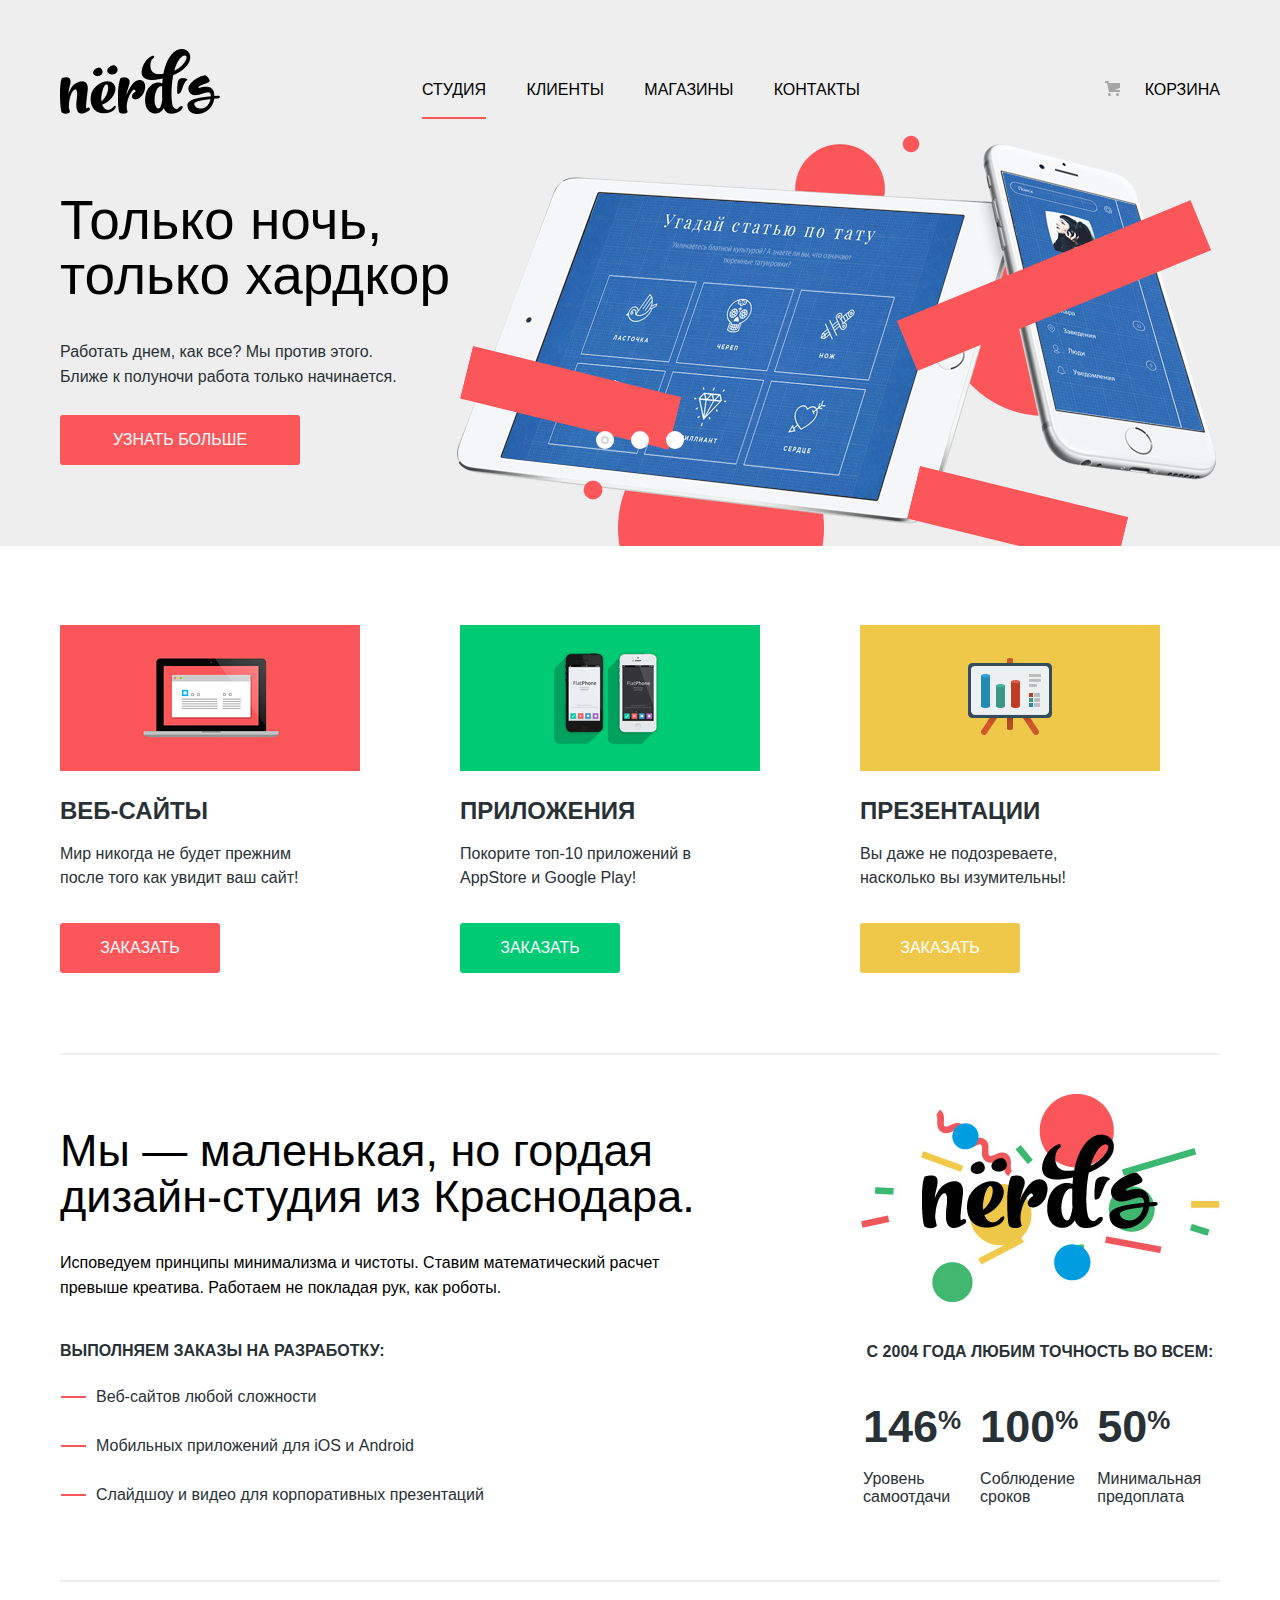
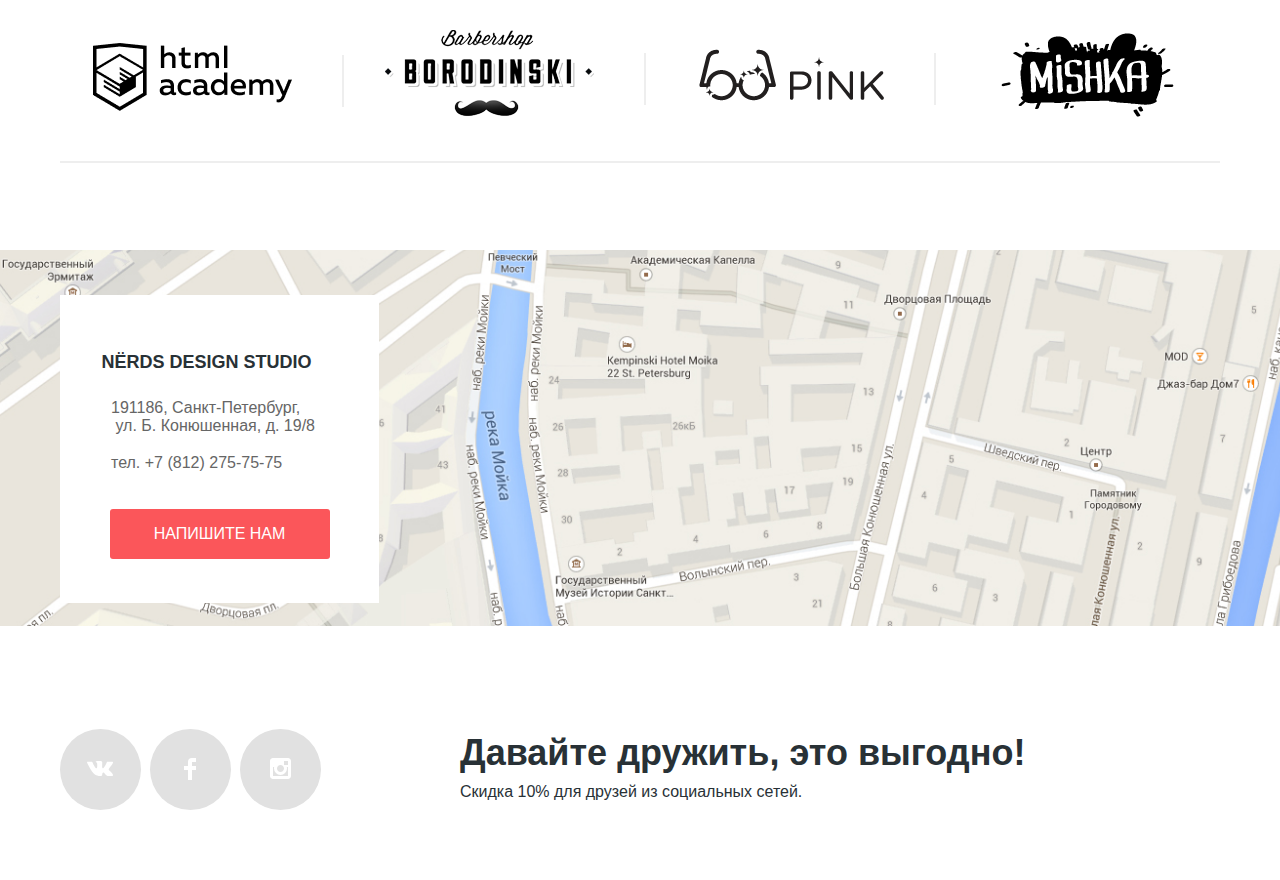
==== commit d9fe2a36: "правки 02/07/20" ====
--- a/index.html
+++ b/index.html
@@ -1,13 +1,14 @@
 <!DOCTYPE html>
 <html class="page" lang="ru">
+
 <head>
   <meta charset="utf-8">
   <title>Передовой портал для выбора шаблона сайта. Нёрдс - выбери шаблон сайта для своего бизнеса</title>
   <link href="https://fonts.googleapis.com/css2?family=Roboto:ital,wght@0,100;0,300;0,400;0,500;0,700;1,300&display=swap" rel="stylesheet">
   <link href="css/normalize.css" rel="stylesheet">
   <link href="css/main.css" rel="stylesheet">
-  <link href="css/define_position_on_page.css" rel="stylesheet"> <!--Временные стили для определения позиции элемента на странице-->
 </head>
+
 <body class="page-body">
 
   <!-- header start-->
@@ -24,220 +25,222 @@
           <li><a href="#">Контакты</a></li>
         </ul>
         <div class="user-navigation">
-          <a class="header-trash"  href="#" >Корзина</a>
+          <a class="header-trash" href="#">Корзина</a>
         </div>
-      </div>
-    </nav>
+      </nav>
+    </div>
 
   </header>
   <!-- header end-->
 
   <!-- main start-->
   <main class="page-content">
-    <h1 class="visually-hidden"/>Нёрдс</h1>
+    <h1 class="visually-hidden">Нёрдс</h1>
 
     <!--main slider start-->
     <section class="main-slider">
       <h2 class="visually-hidden">Слайдер с горячими предложениями</h2>
-      <ul class="slider-wraper-list slider-wraper-1 container">
+      <ul class="slider-wraper-list slider-wraper-3 container">
         <li class="slider-item">
           <dl class="slider-slogan">
             <dt class="slogan-header">Долго, дорого,<br>скурпулёзно </dt>
             <dd class="slogan-content">Математически выверенный дизайн<br> -для вашего сайта или мобильного приложения.<dd>
-            </dl>
-            <a class="slider-more btn"  href="#" >Узнать больше</a>
-          </li>
-          <li class="slider-item">
-            <dl class="slider-slogan">
-              <dt class="slogan-header">Любим математику<br>как никто другой</dt>
-              <dd class="slogan-content">Никакого креатива, только математические формулы<br>для расчета идеальных пропорций<dd>
-              </dl>
-              <a class="slider-more btn"  href="#" >Узнать больше</a>
-            </li>
-            <li class="slider-item current-slide">
-              <dl class="slider-slogan">
-                <dt class="slogan-header">Только ночь,<br>только хардкор</dt>
-                <dd class="slogan-content">Работать днем, как все? Мы против этого.<br>Ближе к полуночи работа только начинается.<dd>
-                </dl>
-                <a class="slider-more btn"  href="#" >Узнать больше</a>
-              </li>
-              <li class="slide-controls-wraper">
-                <div class="slide-controls-box">
-                  <button class="slide-control" type="button" aria-label="first slide"><span class="slide-toggle  current"></span></button>
-                  <button class="slide-control" type="button" aria-label="second slide"><span class="slide-toggle"></span></button>
-                  <button class="slide-control" type="button" aria-label="first slide"><span class="slide-toggle"></span></button>
-                </div>
-              </li>
-            </ul>
-          </section>
-          <!--main slider end-->
-
-          <div class="main-wraper container">
-            <!--main services start-->
-            <section class="main-advantage services">
-              <h2 class="visually-hidden">Наши преимущества</h2>
-              <ul class="services-list">
-                <li class="services-item services-webs">
-                  <img src="img/services_1.png" width="300" height="146" alt="Изображение категории">
-                  <h3 class="main-services-header">Веб-сайты</h3>
-                  <p class="main-services-text">Мир никогда не будет прежним<br>
-                    после того как увидит ваш сайт!</p>
-                    <a class="buy webs btn "  href="#" >Заказать</a>
-                  </li>
-
-                  <li class="services-item services-apps">
-                    <img src="img/services_2.png" width="300" height="146" alt="Изображение категории">
-                    <h3 class="main-services-header">Приложения</h3>
-                    <p class="main-services-text">Покорите топ-10 приложений в <br>
-                      AppStore и Google Play!</p>
-                      <a class="buy apps btn "  href="#" >Заказать</a>
-                    </li>
-
-                    <li class="services-item services-presentations">
-                      <img src="img/services_3.png" width="300" height="146" alt="Изображение категории">
-                      <h3 class="main-services-header">Презентации</h3>
-                      <p class="main-services-text">Вы даже не подозреваете,<br>
-                        насколько вы изумительны!</p>
-                        <a class="buy presentations btn" href="#" >Заказать</a>
-                      </li>
-
-                    </ul>
-
-                  </section>
-                  <!--main services end-->
-
-
-                  <!--main description start-->
-                  <div class="description-indicators-wraper">
-                    <section class="main-advantage description">
-
-                      <h2 class="visually-hidden">Перимущества нашей компании</h2>
-
-                      <p class="about-us-header">Мы — маленькая, но гордая +для вашего сайта или мобильного приложения.
+            <dd>
+          </dl>
+          <a class="slider-more btn" href="#">Узнать больше</a>
+        </li>
+        <li class="slider-item">
+          <dl class="slider-slogan">
+            <dt class="slogan-header">Любим математику<br>как никто другой</dt>
+            <dd class="slogan-content">Никакого креатива, только математические формулы<br>для расчета идеальных пропорций
+            <dd>
+          </dl>
+          <a class="slider-more btn" href="#">Узнать больше</a>
+        </li>
+        <li class="slider-item current-slide">
+          <dl class="slider-slogan">
+            <dt class="slogan-header">Только ночь,<br>только хардкор</dt>
+            <dd class="slogan-content">Работать днем, как все? Мы против этого.<br>Ближе к полуночи работа только начинается.
+            <dd>
+          </dl>
+          <a class="slider-more btn" href="#">Узнать больше</a>
+        </li>
+        <li class="slide-controls-wraper">
+          <div class="slide-controls-box">
+            <button class="slide-control" type="button" aria-label="first slide"><span class="slide-toggle  current"></span></button>
+            <button class="slide-control" type="button" aria-label="second slide"><span class="slide-toggle"></span></button>
+            <button class="slide-control" type="button" aria-label="first slide"><span class="slide-toggle"></span></button>
+          </div>
+        </li>
+      </ul>
+    </section>
+    <!--main slider end-->
+
+    <div class="main-wraper container">
+      <!--main services start-->
+      <section class="main-advantage services">
+        <h2 class="visually-hidden">Наши преимущества</h2>
+        <ul class="services-list">
+          <li class="services-item services-webs">
+            <img src="img/services_1.png" width="300" height="146" alt="Изображение категории">
+            <h3 class="main-services-header">Веб-сайты</h3>
+            <p class="main-services-text">Мир никогда не будет прежним<br>
+              после того как увидит ваш сайт!</p>
+            <a class="buy webs btn " href="#">Заказать</a>
+          </li>
+
+          <li class="services-item services-apps">
+            <img src="img/services_2.png" width="300" height="146" alt="Изображение категории">
+            <h3 class="main-services-header">Приложения</h3>
+            <p class="main-services-text">Покорите топ-10 приложений в <br>
+              AppStore и Google Play!</p>
+            <a class="buy apps btn " href="#">Заказать</a>
+          </li>
+
+          <li class="services-item services-presentations">
+            <img src="img/services_3.png" width="300" height="146" alt="Изображение категории">
+            <h3 class="main-services-header">Презентации</h3>
+            <p class="main-services-text">Вы даже не подозреваете,<br>
+              насколько вы изумительны!</p>
+            <a class="buy presentations btn" href="#">Заказать</a>
+          </li>
+
+        </ul>
+
+      </section>
+      <!--main services end-->
+
+      <!--main description start-->
+      <div class="description-indicators-wraper">
+        <section class="main-advantage description">
+
+          <h2 class="visually-hidden">Перимущества нашей компании</h2>
+
+          <p class="about-us-header">Мы — маленькая, но гордая  <br>
-                        дизайн-студия из Краснодара.</p>
-                        <p class="about-us-content">Исповедуем принципы минимализма и чистоты. Ставим математический расчет<br>
-                          превыше креатива. Работаем не покладая рук, как роботы.</p>
-
-                          <ul class="main-advantage-list">
-                            <li class="header-item">Выполняем заказы на разработку:</li>
-                            <li>Веб-сайтов любой сложности +            дизайн-студия из Краснодара.</p>
+          <p class="about-us-content">Исповедуем принципы минимализма и чистоты. Ставим математический расчет<br>
+            превыше креатива. Работаем не покладая рук, как роботы.</p>
+
+          <ul class="main-advantage-list">
+            <li class="header-item">Выполняем заказы на разработку:</li>
+            <li>Веб-сайтов любой сложности    </li>
-                            <li>Мобильных приложений для iOS и Android +            <li>Мобильных приложений для iOS и Android    </li>
-                            <li>Слайдшоу и видео для корпоративных презентаций</li>
-                          </ul>
-
-                        </section>
-                        <!--main description end-->
-
-                        <!--main indicators start-->
-                        <section class="main-advantage indicators">
-                          <h2 class="visually-hidden">Достижения нашей компании</h2>
-                          <img src="img/indicators_logo.png" width="360" height="208" alt="Лого Нёрдс">
-                          <table class="indicators-list">
-                            <caption>с 2004 года Любим точность во всем:</caption>
-
-                            <tr>
-                              <th>146<sup>%</sup></th>
-                              <th>100<sup>%</sup></th>
-                              <th>50<sup>%</sup></th>
-                            </tr>
-
-                            <tr>
-                              <td>Уровень +            <li>Слайдшоу и видео для корпоративных презентаций</li>
+          </ul>
+
+        </section>
+        <!--main description end-->
+
+        <!--main indicators start-->
+        <section class="main-advantage indicators">
+          <h2 class="visually-hidden">Достижения нашей компании</h2>
+          <img src="img/indicators_logo.png" width="360" height="208" alt="Лого Нёрдс">
+          <table class="indicators-list">
+            <caption>с 2004 года Любим точность во всем:</caption>
+
+            <tr>
+              <th>146<sup>%</sup></th>
+              <th>100<sup>%</sup></th>
+              <th>50<sup>%</sup></th>
+            </tr>
+
+            <tr>
+              <td>Уровень  <br> самоотдачи</td>
-                              <td>Соблюдение<br> сроков</td>
-                              <td>Минимальная<br>предоплата</td>
-                            </tr>
-
-                          </table>
-
-                        </section>
-                      </div>
-
-                      <section class="main-partners">
-                        <h2 class="visually-hidden">Партнёры нашей компании</h2>
-                        <ul class="partners-list">
-                          <li class="partners-item"><a href="https://htmlacademy.ru/intensive/htmlcss" title="Пройди интенсив, по профессиональной верстке по  HTML/CSS"><img src="img/partners_1.png" width="199" height="68" alt="логотип html-academy"></a></li>
-                          <li class="partners-item"><a href="#"><img src="img/partners_2.png" width="209" height="90" alt="логотип Бородинский"></a></li>
-                          <li class="partners-item"><a href="#"><img src="img/partners_3.png" width="185" height="52" alt="логотип Pink"></a></li>
-                          <li class="partners-item"><a href="#"><img src="img/partners_4.png" width="173" height="84" alt="логотип Mishka"></a></li>
-                        </ul>
-                      </section>
-                      <!--main indicators end-->
-                    </div>
-                  </main>
-                  <!-- main end-->
-
-
-                  <!-- footer start-->
-                  <footer class="page-footer">
-
-                    <div class="map-location">
-                      <iframe class="map-iframe" src="https://www.google.com/maps/embed?pb=!1m18!1m12!1m3!1d1998.598942412417!2d30.32089461626306!3d59.93879686904761!2m3!1f0!2f0!3f0!3m2!1i1024!2i768!4f13.1!3m3!1m2!1s0x4696310fca5ba729%3A0xea9c53d4493c879f!2z0JHQvtC70YzRiNCw0Y8g0JrQvtC90Y7RiNC10L3QvdCw0Y8g0YPQuy4sIDE5LCDQodCw0L3QutGCLdCf0LXRgtC10YDQsdGD0YDQsywgMTkxMTg2!5e0!3m2!1sru!2sru!4v1592047226377!5m2!1sru!2sru"  allowfullscreen="" aria-hidden="false" tabindex="0"></iframe>
-
-                      <div class="container feedback-call-wrap">
-                        <!--footer feedback block start-->
-                        <div class="feedback-call">
-                          <p class="feedback-header">NЁRDS DESIGN STUDIO</p>
-                          <p class="contacts-info">191186, Санкт-Петербург,<br> +              <td>Соблюдение<br> сроков</td>
+              <td>Минимальная<br>предоплата</td>
+            </tr>
+
+          </table>
+
+        </section>
+      </div>
+
+      <section class="main-partners">
+        <h2 class="visually-hidden">Партнёры нашей компании</h2>
+        <ul class="partners-list">
+          <li class="partners-item"><a href="https://htmlacademy.ru/intensive/htmlcss" title="Пройди интенсив, по профессиональной верстке по  HTML/CSS"><img src="img/partners_1.png" width="199" height="68" alt="логотип html-academy"></a></li>
+          <li class="partners-item"><a href="#"><img src="img/partners_2.png" width="209" height="90" alt="логотип Бородинский"></a></li>
+          <li class="partners-item"><a href="#"><img src="img/partners_3.png" width="185" height="52" alt="логотип Pink"></a></li>
+          <li class="partners-item"><a href="#"><img src="img/partners_4.png" width="173" height="84" alt="логотип Mishka"></a></li>
+        </ul>
+      </section>
+      <!--main indicators end-->
+    </div>
+  </main>
+  <!-- main end-->
+
+  <!-- footer start-->
+  <footer class="page-footer">
+
+    <div class="map-location">
+      <iframe class="map-iframe" src="https://yandex.ru/map-widget/v1/?um=constructor%3Aa229b84eeddeccee6f63ae7c0e980bdbd6ffe06c9e4dd75a64b594db324dc15f&amp;source=constructor" allowfullscreen="" aria-hidden="false" tabindex="0"></iframe>
+
+      <div class="container feedback-call-wrap">
+        <!--footer feedback block start-->
+        <div class="feedback-call">
+          <p class="feedback-header">NЁRDS DESIGN STUDIO</p>
+          <p class="contacts-info">191186, Санкт-Петербург,<br>  ул. Б. Конюшенная, д. 19/8    </p>
-                          <a class="contacts-number" href="tel:+78122757575">тел. +7 (812) 275-75-75</a>
-                          <a class="feedback-form-call btn" href="#" >Напишите нам</a>
-                        </div>
-                        <!--footer feedback block start-->
-                      </div>
-                  </div>
-
-                  <section class="container">
-                    <h2 class="visually-hidden">Мы в социальных сетях</h2>
-                    <div class="social-wraper">
-                      <ul class="footer-social">
-                        <li class="social vk"><a href="#"></a></li>
-                        <li class="social fb"><a href="#"></a></li>
-                        <li class="social ig"><a href="#"></a></li>
-                      </ul>
-                      <dl class="footer-info">
-                        <dt class="info-header">Давайте дружить, это выгодно!</dt>
-                        <dd class="info-content">Скидка 10% для друзей из социальных сетей.</dd>
-                      </dl>
-                    </div>
-                  </section>
-
-                </footer>
-                <!--footer end-->
-
-                <!--feedback pop up end-->
-                <div class="feedback-form-pop-up visually-hidden">
-                  <form id="pop-up-form" action="https://echo.htmlacademy.ru" method="post">
-                    <fieldset class="pop-up-fields">
-                      <legend>Напишите нам</legend>
-                      <ul class="form-fields">
-                        <li>
-                          <label for="custom name">Ваше имя:</label>
-                          <input class="input-value"  type="text" name="custom name" id="custom name" placeholder="Имя Фамилия" requered>
-                        </li>
-                        <li>
-                          <label for="custom mail">Ваш email:</label>
-                          <input class="input-value"  type="text" name="custom mail" id="custom mail" placeholder="email@example.com" requered>
-                        </li>
-                        <li class="message-field">
-                          <label for="custom message">Текст в письме</label>
-                          <textarea  class="input-value" id="custom message" name="message" placeholder="В свободной форме"></textarea>
-                        </li>
-                        <li><button class="send btn" type="submit" form="pop-up-form">Отправить</button></li>
-                      </ul>
-                    </fieldset>
-                  </form>
-                  <button class="close-btn" type="button" aria-label="закрыть"></button>
-                </div>
-                <!--feedback pop up end-->
-
-              </body>
-              </html>
+          <a class="contacts-number" href="tel:+78122757575">тел. +7 (812) 275-75-75</a>
+          <a class="feedback-form-call btn" href="#">Напишите нам</a>
+        </div>
+        <!--footer feedback block end-->
+      </div>
+    </div>
+
+    <section class="container">
+      <h2 class="visually-hidden">Мы в социальных сетях</h2>
+      <div class="social-wraper">
+        <ul class="footer-social">
+          <li class="social vk"><a href="#"></a></li>
+          <li class="social fb"><a href="#"></a></li>
+          <li class="social ig"><a href="#"></a></li>
+        </ul>
+        <dl class="footer-info">
+          <dt class="info-header">Давайте дружить, это выгодно!</dt>
+          <dd class="info-content">Скидка 10% для друзей из социальных сетей.</dd>
+        </dl>
+      </div>
+    </section>
+
+  </footer>
+  <!--footer end-->
+
+  <!--feedback pop up end-->
+  <div class="feedback-form-pop-up close-pop-up">
+    <form id="pop-up-form" action="https://echo.htmlacademy.ru" method="post">
+      <fieldset class="pop-up-fields">
+        <legend>Напишите нам</legend>
+        <ul class="form-fields">
+          <li>
+            <label for="custom-name">Ваше имя:</label>
+            <input class="input-value" type="text" name="custom-name" id="custom-name" placeholder="Имя Фамилия" required>
+          </li>
+          <li>
+            <label for="custom-mail">Ваш email:</label>
+            <input class="input-value" type="text" name="custom-mail" id="custom-mail" placeholder="email@example.com" required>
+          </li>
+          <li class="message-field">
+            <label for="custom-message">Текст в письме</label>
+            <textarea class="input-value" id="custom-message" name="message" placeholder="В свободной форме"></textarea>
+          </li>
+          <li><button class="send btn" type="submit" form="pop-up-form">Отправить</button></li>
+        </ul>
+      </fieldset>
+    </form>
+    <button class="close-btn" type="button" aria-label="закрыть"></button>
+  </div>
+  <!--feedback pop up end-->
+<script type="text/javascript" src="js/main.js"></script>
+</body>
+
+</html>
--- a/css/main.css
+++ b/css/main.css
@@ -898,7 +898,8 @@
 .page-footer .map-iframe {
   width: 100%;
   height: 415px;
-  margin: -8px;
+  margin-top: -8px;
+  margin-bottom: -8px;
   border: none;
 }
 
@@ -1086,6 +1087,13 @@
   padding-top: 63px;
   padding-left: 100px;
   background-color: var(--base-white);
+}
+.close-pop-up {
+  display: none;
+}
+
+.open-pop-up {
+  display: block;
 }
 
 .feedback-form-pop-up .pop-up-fields {
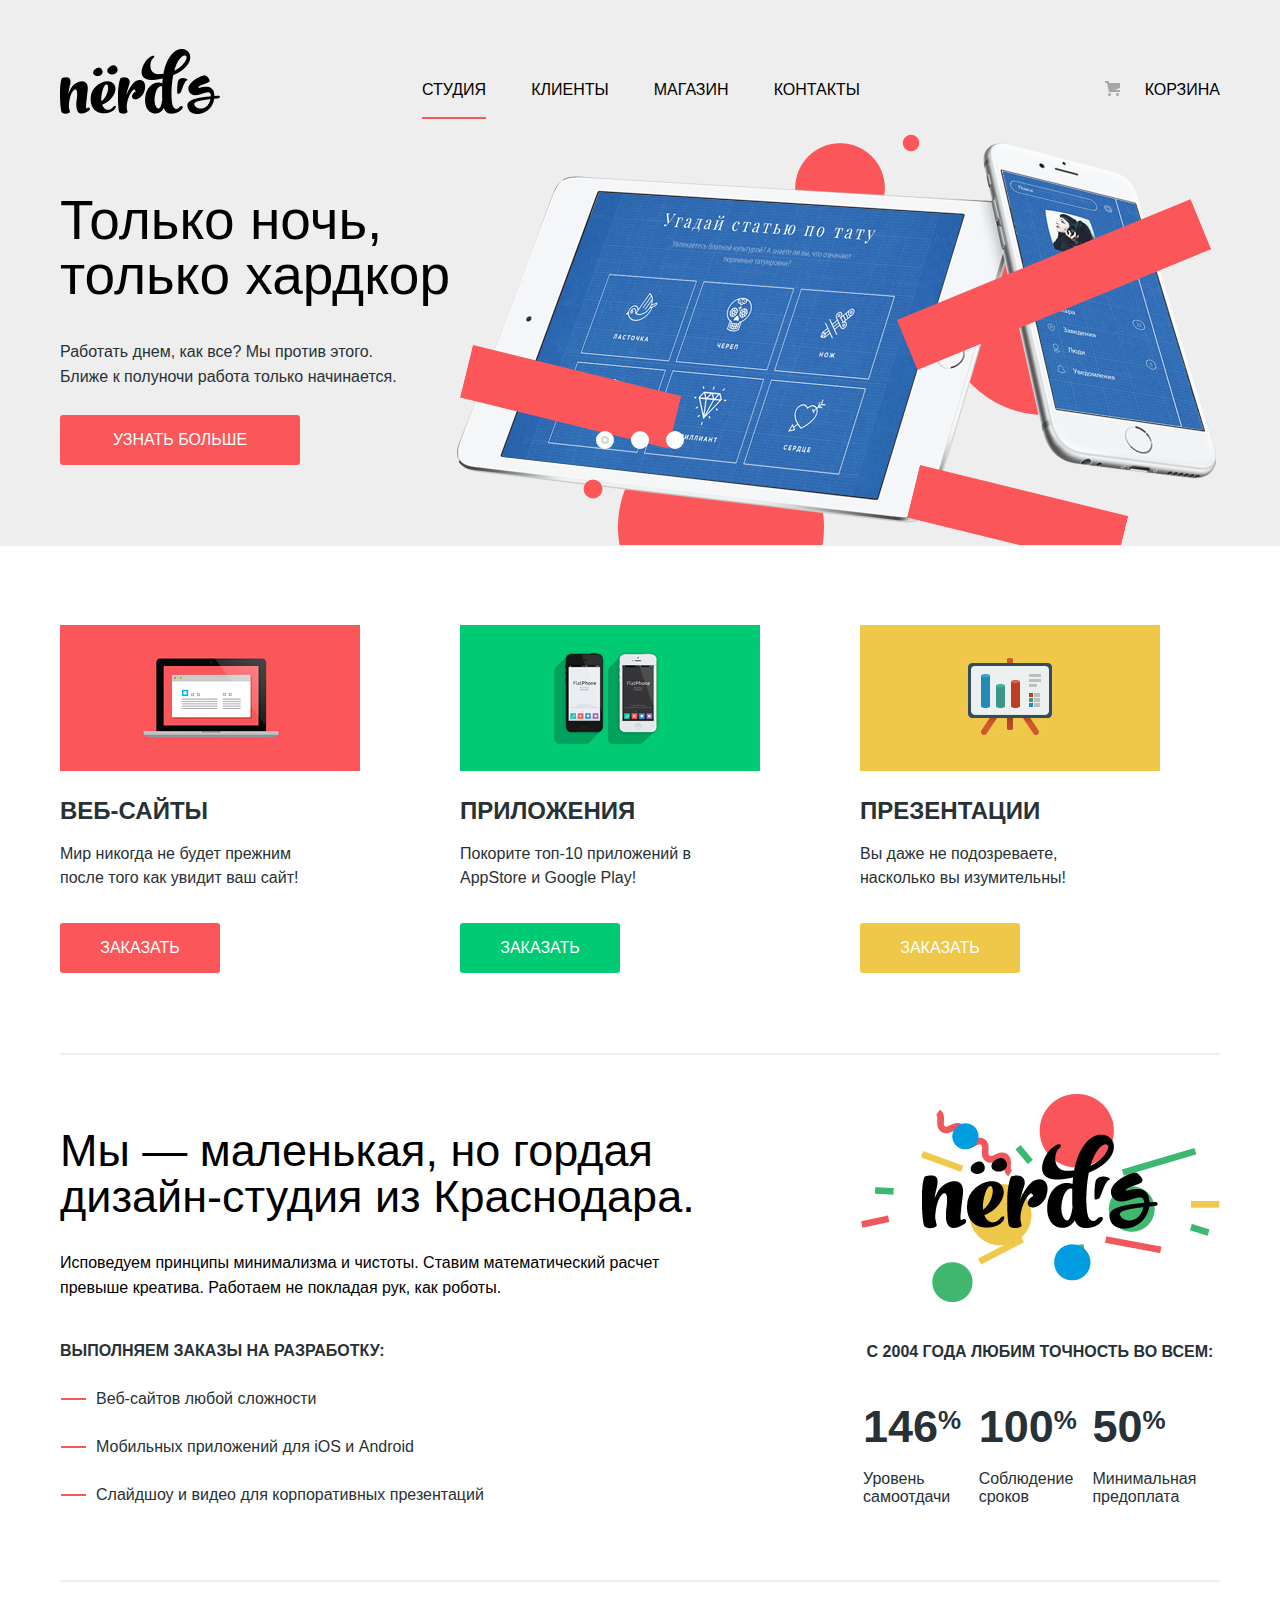
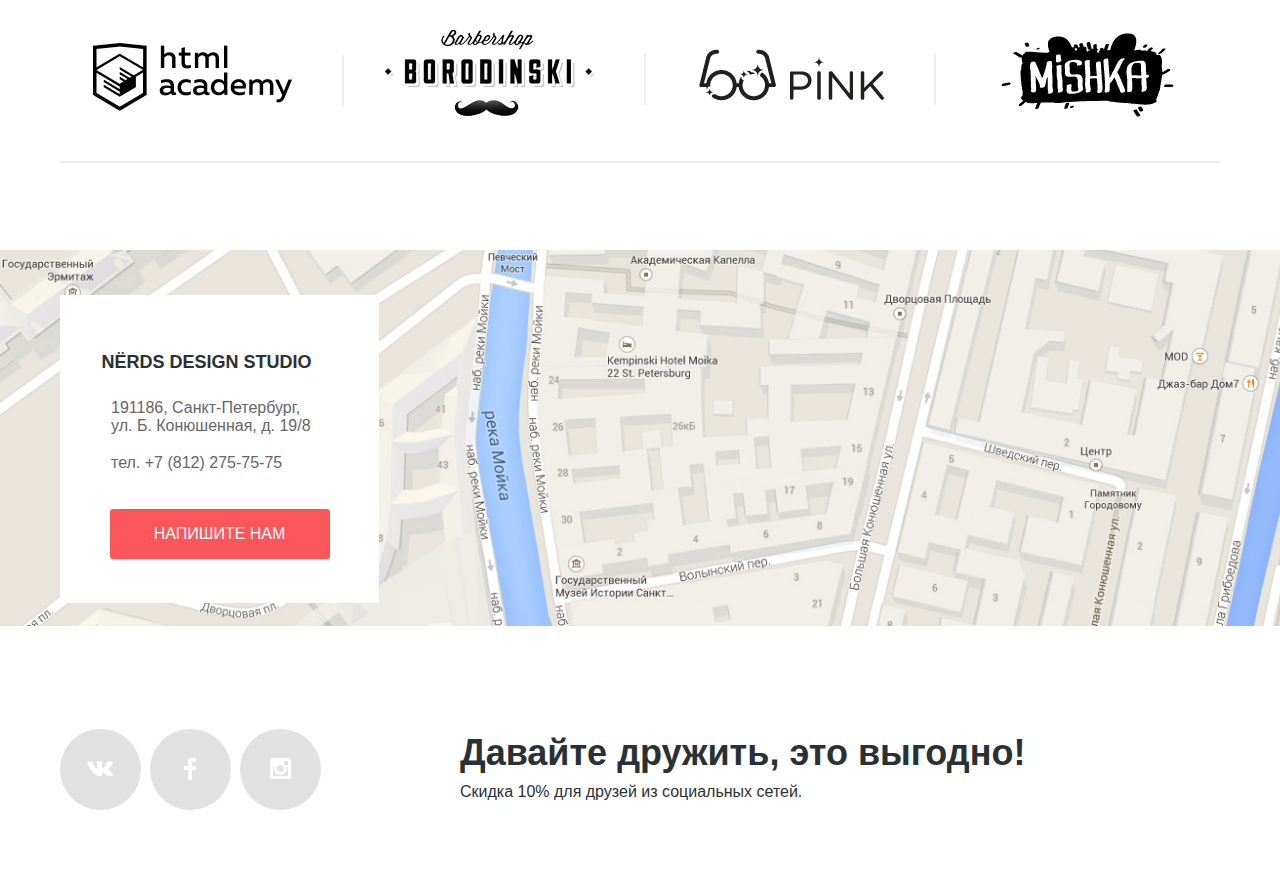
==== commit 570f9b8c: "отправка на защиту_1" ====
--- a/index.html
+++ b/index.html
@@ -11,7 +11,6 @@
 
 <body class="page-body">
 
-  <!-- header start-->
   <header class="page-header">
     <div class="main-header-wraper container">
       <a href="#" class="header-logo">
@@ -21,7 +20,7 @@
         <ul class="page-menu">
           <li><a class="current-page" href="#">Студия</a></li>
           <li><a href="#">Клиенты</a></li>
-          <li><a href="catalog.html">Магазины</a></li>
+          <li><a href="catalog.html">Магазин</a></li>
           <li><a href="#">Контакты</a></li>
         </ul>
         <div class="user-navigation">
@@ -29,15 +28,10 @@
         </div>
       </nav>
     </div>
-
   </header>
-  <!-- header end-->
-
-  <!-- main start-->
+
   <main class="page-content">
     <h1 class="visually-hidden">Нёрдс</h1>
-
-    <!--main slider start-->
     <section class="main-slider">
       <h2 class="visually-hidden">Слайдер с горячими предложениями</h2>
       <ul class="slider-wraper-list slider-wraper-3 container">
@@ -46,15 +40,15 @@
             <dt class="slogan-header">Долго, дорого,<br>скурпулёзно </dt>
             <dd class="slogan-content">Математически выверенный дизайн<br>  для вашего сайта или мобильного приложения.
-            <dd>
+            </dd>
           </dl>
           <a class="slider-more btn" href="#">Узнать больше</a>
         </li>
         <li class="slider-item">
           <dl class="slider-slogan">
             <dt class="slogan-header">Любим математику<br>как никто другой</dt>
-            <dd class="slogan-content">Никакого креатива, только математические формулы<br>для расчета идеальных пропорций
-            <dd>
+            <dd class="slogan-content">Никакого креатива, только математические формулы<br>для расчета идеальных пропорций.
+            </dd>
           </dl>
           <a class="slider-more btn" href="#">Узнать больше</a>
         </li>
@@ -62,7 +56,7 @@
           <dl class="slider-slogan">
             <dt class="slogan-header">Только ночь,<br>только хардкор</dt>
             <dd class="slogan-content">Работать днем, как все? Мы против этого.<br>Ближе к полуночи работа только начинается.
-            <dd>
+            </dd>
           </dl>
           <a class="slider-more btn" href="#">Узнать больше</a>
         </li>
@@ -75,17 +69,16 @@
         </li>
       </ul>
     </section>
-    <!--main slider end-->
 
     <div class="main-wraper container">
-      <!--main services start-->
+
       <section class="main-advantage services">
         <h2 class="visually-hidden">Наши преимущества</h2>
         <ul class="services-list">
           <li class="services-item services-webs">
             <img src="img/services_1.png" width="300" height="146" alt="Изображение категории">
             <h3 class="main-services-header">Веб-сайты</h3>
-            <p class="main-services-text">Мир никогда не будет прежним<br>
+            <p class="main-services-text">Мир никогда не будет прежним
               после того как увидит ваш сайт!</p>
             <a class="buy webs btn " href="#">Заказать</a>
           </li>
@@ -93,7 +86,7 @@
           <li class="services-item services-apps">
             <img src="img/services_2.png" width="300" height="146" alt="Изображение категории">
             <h3 class="main-services-header">Приложения</h3>
-            <p class="main-services-text">Покорите топ-10 приложений в <br>
+            <p class="main-services-text">Покорите топ-10 приложений в
               AppStore и Google Play!</p>
             <a class="buy apps btn " href="#">Заказать</a>
           </li>
@@ -101,7 +94,7 @@
           <li class="services-item services-presentations">
             <img src="img/services_3.png" width="300" height="146" alt="Изображение категории">
             <h3 class="main-services-header">Презентации</h3>
-            <p class="main-services-text">Вы даже не подозреваете,<br>
+            <p class="main-services-text">Вы даже не подозреваете,
               насколько вы изумительны!</p>
             <a class="buy presentations btn" href="#">Заказать</a>
           </li>
@@ -109,18 +102,14 @@
         </ul>
 
       </section>
-      <!--main services end-->
-
-      <!--main description start-->
+
       <div class="description-indicators-wraper">
         <section class="main-advantage description">
 
           <h2 class="visually-hidden">Перимущества нашей компании</h2>
 
-          <p class="about-us-header">Мы — маленькая, но гордая -<br>
-            дизайн-студия из Краснодара.</p>
-          <p class="about-us-content">Исповедуем принципы минимализма и чистоты. Ставим математический расчет<br>
+          <p class="about-us-header">Мы — маленькая, но гордая дизайн-студия из Краснодара.</p>
+          <p class="about-us-content">Исповедуем принципы минимализма и чистоты. Ставим математический расчет
             превыше креатива. Работаем не покладая рук, как роботы.</p>
 
           <ul class="main-advantage-list">
@@ -135,9 +124,7 @@
           </ul>
 
         </section>
-        <!--main description end-->
-
-        <!--main indicators start-->
+
         <section class="main-advantage indicators">
           <h2 class="visually-hidden">Достижения нашей компании</h2>
           <img src="img/indicators_logo.png" width="360" height="208" alt="Лого Нёрдс">
@@ -152,9 +139,9 @@
 
             <tr>
               <td>Уровень -<br> самоотдачи</td>
-              <td>Соблюдение<br> сроков</td>
-              <td>Минимальная<br>предоплата</td>
+ самоотдачи</td>
+              <td>Соблюдение сроков</td>
+              <td>Минимальная предоплата</td>
             </tr>
 
           </table>
@@ -165,35 +152,47 @@
       <section class="main-partners">
         <h2 class="visually-hidden">Партнёры нашей компании</h2>
         <ul class="partners-list">
-          <li class="partners-item"><a href="https://htmlacademy.ru/intensive/htmlcss" title="Пройди интенсив, по профессиональной верстке по  HTML/CSS"><img src="img/partners_1.png" width="199" height="68" alt="логотип html-academy"></a></li>
-          <li class="partners-item"><a href="#"><img src="img/partners_2.png" width="209" height="90" alt="логотип Бородинский"></a></li>
-          <li class="partners-item"><a href="#"><img src="img/partners_3.png" width="185" height="52" alt="логотип Pink"></a></li>
-          <li class="partners-item"><a href="#"><img src="img/partners_4.png" width="173" height="84" alt="логотип Mishka"></a></li>
+          <li class="partners-item">
+            <a href="https://htmlacademy.ru/intensive/htmlcss" title="Пройди интенсив, по профессиональной верстке по  HTML/CSS">
+              <img src="img/partners_1.png" width="199" height="68" alt="логотип html-academy">
+            </a>
+          </li>
+          <li class="partners-item">
+            <a href="#">
+              <img src="img/partners_2.png" width="209" height="90" alt="логотип Бородинский">
+            </a>
+          </li>
+          <li class="partners-item">
+            <a href="#">
+              <img src="img/partners_3.png" width="185" height="52" alt="логотип Pink">
+            </a>
+          </li>
+          <li class="partners-item">
+            <a href="#"><img src="img/partners_4.png" width="173" height="84" alt="логотип Mishka">
+            </a>
+          </li>
         </ul>
       </section>
-      <!--main indicators end-->
+
     </div>
   </main>
-  <!-- main end-->
-
-  <!-- footer start-->
+
   <footer class="page-footer">
 
     <div class="map-location">
       <iframe class="map-iframe" src="https://yandex.ru/map-widget/v1/?um=constructor%3Aa229b84eeddeccee6f63ae7c0e980bdbd6ffe06c9e4dd75a64b594db324dc15f&amp;source=constructor" allowfullscreen="" aria-hidden="false" tabindex="0"></iframe>
 
       <div class="container feedback-call-wrap">
-        <!--footer feedback block start-->
+
         <div class="feedback-call">
           <p class="feedback-header">NЁRDS DESIGN STUDIO</p>
-          <p class="contacts-info">191186, Санкт-Петербург,<br> -ул. Б. Конюшенная, д. 19/8 +          <p class="contacts-info">191186, Санкт-Петербург, ул. Б. Конюшенная, д. 19/8    </p>
           <a class="contacts-number" href="tel:+78122757575">тел. +7 (812) 275-75-75</a>
           <a class="feedback-form-call btn" href="#">Напишите нам</a>
         </div>
-        <!--footer feedback block end-->
+
       </div>
     </div>
 
@@ -213,25 +212,23 @@
     </section>
 
   </footer>
-  <!--footer end-->
-
-  <!--feedback pop up end-->
-  <div class="feedback-form-pop-up close-pop-up">
-    <form id="pop-up-form" action="https://echo.htmlacademy.ru" method="post">
+
+  <div class="feedback-form-pop-up ">
+    <form class="pop-up-form" id="pop-up-form" action="https://echo.htmlacademy.ru" method="post">
       <fieldset class="pop-up-fields">
         <legend>Напишите нам</legend>
         <ul class="form-fields">
           <li>
             <label for="custom-name">Ваше имя:</label>
-            <input class="input-value" type="text" name="custom-name" id="custom-name" placeholder="Имя Фамилия" required>
+            <input class="input-value custom-name" type="text" name="custom-name" id="custom-name" placeholder="Имя Фамилия" required>
           </li>
           <li>
             <label for="custom-mail">Ваш email:</label>
-            <input class="input-value" type="text" name="custom-mail" id="custom-mail" placeholder="email@example.com" required>
+            <input class="input-value custom-mail" type="email" name="custom-mail" id="custom-mail" placeholder="email@example.com" required>
           </li>
           <li class="message-field">
             <label for="custom-message">Текст в письме</label>
-            <textarea class="input-value" id="custom-message" name="message" placeholder="В свободной форме"></textarea>
+            <textarea class="input-value custom-message" id="custom-message" name="message" placeholder="В свободной форме"></textarea>
           </li>
           <li><button class="send btn" type="submit" form="pop-up-form">Отправить</button></li>
         </ul>
@@ -239,8 +236,8 @@
     </form>
     <button class="close-btn" type="button" aria-label="закрыть"></button>
   </div>
-  <!--feedback pop up end-->
-<script type="text/javascript" src="js/main.js"></script>
+
+  <script src="js/pop-up.js"></script>
 </body>
 
 </html>
--- a/css/main.css
+++ b/css/main.css
@@ -1,5 +1,4 @@
 
-/* roboto-100 - latin_cyrillic */
 @font-face {
   font-family: 'Roboto';
   font-style: normal;
@@ -8,10 +7,8 @@
   src: local('Roboto Thin'), local('Roboto-Thin'),
   url('../fonts/roboto-v20-latin_cyrillic-100.woff2') format('woff2'), /* Super Modern Browsers */
   url('../fonts/roboto-v20-latin_cyrillic-100.woff') format('woff'), /* Modern Browsers */
-
-}
-
-/* roboto-300 - latin_cyrillic */
+}
+
 @font-face {
   font-family: 'Roboto';
   font-style: normal;
@@ -20,10 +17,8 @@
   src: local('Roboto Light'), local('Roboto-Light'),
   url('../fonts/roboto-v20-latin_cyrillic-300.woff2') format('woff2'), /* Super Modern Browsers */
   url('../fonts/roboto-v20-latin_cyrillic-300.woff') format('woff'), /* Modern Browsers */
-
-}
-
-/* roboto-regular - latin_cyrillic */
+}
+
 @font-face {
   font-family: 'Roboto';
   font-style: normal;
@@ -34,7 +29,6 @@
   url('../fonts/roboto-v20-latin_cyrillic-regular.woff') format('woff'), /* Modern Browsers */
 }
 
-/* roboto-500 - latin_cyrillic */
 @font-face {
   font-family: 'Roboto';
   font-style: normal;
@@ -43,10 +37,8 @@
   src: local('Roboto Medium'), local('Roboto-Medium'),
   url('../fonts/roboto-v20-latin_cyrillic-500.woff2') format('woff2'), /* Super Modern Browsers */
   url('../fonts/roboto-v20-latin_cyrillic-500.woff') format('woff'), /* Modern Browsers */
-
-}
-
-/* roboto-700 - latin_cyrillic */
+}
+
 @font-face {
   font-family: 'Roboto';
   font-style: normal;
@@ -57,7 +49,6 @@
   url('../fonts/roboto-v20-latin_cyrillic-700.woff') format('woff'), /* Modern Browsers */
 }
 
-/* basic variables */
 :root {
   --base-white: #fff;
   --active-white: rgba(255,255,255,0.3);
@@ -87,12 +78,11 @@
   --grey-fiedls-hover: #B4B9BB;
 }
 
-/* global */
 body {
   min-width: 960px;
   margin: 0;
   padding: 0;
-  font-family: 'Roboto', sans-serif;
+  font-family: 'Roboto', "Arial",  sans-serif;
   font-size: 16px;
   font-weight: 400;
   line-height: 24px;
@@ -113,7 +103,6 @@
   box-sizing: border-box;
 }
 
-/* global custom styles */
 .btn {
   display: block;
   height: 50px;
@@ -130,7 +119,7 @@
   margin: 0 auto;
   width: 1160px;
 }
-/* hide element */
+
 .visually-hidden:not(:focus):not(:active) {
   position: absolute;
   width: 1px;
@@ -142,15 +131,14 @@
   clip: rect(0 0 0 0);
   overflow: hidden;
 }
-/* page settings  */
 
 .page {
   height: 100%;
 }
-/*  page grid settings */
+
 .page-body {
   min-height: 100%;
-  display: grid;   /* essential page grid  */
+  display: grid;
   grid-template-areas:
   "header"
   "content"
@@ -163,14 +151,13 @@
   width: 100%;
   min-height: 100vh;
 }
-/* header */
+
 .page-header {
   grid-area: header;
   display: flex;
   justify-content: center;
   align-items: flex-end;
   padding-top: 48px;
-
   background-color: var(--grey-base);
 }
 
@@ -184,7 +171,6 @@
   align-items: center;
 }
 
-/* page menu */
 .page-nav {
   display: flex;
   justify-content: space-between;
@@ -207,7 +193,6 @@
   background-color: transparent;
 }
 
-/* user navigation */
 .page-nav a {
   color: var(--base-black);
   text-transform: uppercase;
@@ -240,10 +225,8 @@
   position: relative;
 }
 
-/* main slider */
 
 .main-slider {
-  height: 425px; /* will be delited */
   background-color: var(--grey-base);
 }
 
@@ -252,8 +235,9 @@
   height: 100%;
   padding-left: 0;
   padding-top: 72px;
+  padding-bottom: 81px;
   background-repeat: no-repeat;
-  background-position: 397px -6px;
+  background-position: 397px -7px;
   background-size: 760px 431px;
   list-style: none;
 }
@@ -272,7 +256,6 @@
 
 .main-slider .slider-item {
   display: none;
-
 }
 
 .main-slider .current-slide {
@@ -329,6 +312,7 @@
 }
 
 .main-slider .slogan-header {
+  width: 500px;
   font-size: 55px;
   line-height: 55px;
   font-weight: 500;
@@ -336,6 +320,7 @@
 }
 
 .main-slider .slogan-content {
+  width: 360px;
   margin-top: 36px;
   font-size: 16px;
   line-height: 25px;
@@ -359,13 +344,12 @@
   color: var(--active-white);
 
 }
-/* main conent */
+
 .page-content {
   grid-area: content;
   margin-bottom: 87px;
 }
 
-/* main-advantage services */
 .services-list {
   display: flex;
   justify-content: space-between;
@@ -389,6 +373,7 @@
 }
 
 .services-item .main-services-text {
+  width: 260px;
   margin-bottom: 33px;
   font-weight: 400;
   font-size: 16px;
@@ -442,12 +427,12 @@
   background-color: var(--yellow-active);
 }
 
-/* main-advantage description */
 .description-indicators-wraper {
   display: flex;
   justify-content: space-between;
   border-bottom: 2px solid var(--grey-base);
 }
+
 .description {
   padding-top: 73px;
   padding-bottom: 73px;
@@ -456,15 +441,17 @@
 .description .main-advantage-list {
   margin: 0;
   padding: 0;
-  margin-top: 42px;
+  margin-top: 39px;
   list-style: none;
 }
 
 .main-advantage-list li:not(.header-item) {
   padding-left: 36px;
-  margin-top: 23px;
-}
-/* rules on list items */
+  padding-right: 30px;
+  margin-top: 22px;
+
+}
+
 .main-advantage-list li:not(.header-item)::before {
   position: relative;
   top: 13px;
@@ -476,19 +463,18 @@
   background-color: var(--red-base);
 }
 
-
-
 .description .about-us-header {
+  width: 650px;
   margin: 0;
   padding-bottom: 30px;
   color: var(--base-black);
   font-weight: 500;
   font-size: 45px;
   line-height: 46px;
-
 }
 
 .description .about-us-content {
+  width: 640px;
   margin: 0;
   color: var(--base-black);
   font-weight: 400;
@@ -498,13 +484,12 @@
 
 .description .header-item {
   margin: 0px;
+  padding-right: 30px;
   font-weight: 700;
   font-size: 16px;
-  line-height: 18px;
+  line-height: 24px;
   text-transform: uppercase;
 }
-
-/* indicators */
 
 .indicators {
   padding-top: 39px;
@@ -514,7 +499,6 @@
   width: 360px;
   margin-top: 34px;
 }
-
 
 .indicators-list caption {
   height: 50px;
@@ -549,7 +533,6 @@
   text-align: center;
 }
 
-/* main-partners */
 .main-partners {
   padding-top: 48px;
   padding-bottom: 34px;
@@ -613,14 +596,12 @@
   opacity: 0.1;
 }
 
-/* catalog page */
-
 .catalog {
   margin-bottom: 67px;
 }
 
 .main-catalog-wraper {
-  display: grid;  /* catalog content grid  */
+  display: grid;
   grid-template-areas:
   "fh fh"
   "filter catalog"
@@ -641,17 +622,16 @@
 .catalog .catalog-header {
   width: 100%;
   margin: 0px;
-  padding-top: 72px;
-  padding-right: 19px;
-  padding-bottom: 108px;
+  padding-top: 65px;
+  padding-left: 60px;
+  padding-right: 79px;
+  padding-bottom: 104px;
   font-size: 55px;
-  line-height: 55px;
+  line-height: 66px;
   font-weight: 500;
   text-align: center;
   background-color: var(--grey-base);
 }
-
-/* filters buttons start */
 
 .catalog-content .set-with-properties {
   display: flex;
@@ -720,7 +700,6 @@
   padding: 5px 5.5px 0px;
   background-repeat: no-repeat;
   background-position: 0 0;
-
 }
 
 .set-with-properties .down {
@@ -731,8 +710,6 @@
   background-image: url('../img/svg/icon-up-dir.svg');
 }
 
-/* filters buttons end */
-
 .catalog .catalog-list {
   display: flex;
   flex-wrap: wrap;
@@ -751,7 +728,11 @@
 
 .catalog-item {
   position: relative;
-}
+  transition-property: box-shadow;
+  transition-duration: 0.1s;
+  transition-timing-function: ease-in;
+}
+
 .catalog-item:hover {
   box-shadow: 0 6px 15px 0 var(--shadow-color);
 }
@@ -767,6 +748,9 @@
   width: 100%;
   background: url('../img/svg/browser.svg') no-repeat 0 0;
   background-size: contain;
+  transition-property: opacity;
+  transition-duration: 0.2s;
+  transition-timing-function: ease-in;
 }
 
 .catalog-item:hover::before {
@@ -778,13 +762,17 @@
   bottom: 0px;
   left: 0px;
   width: 360px;
-  height: 231px;
+  min-height: 231px;
   padding-top: 27px;
+  padding-bottom: 43px;
   border-radius: 0 0 5px 5px ;
   font-weight: 400;
   background-color: var(--grey-base);
   color: var(--grey-dark);
   opacity: 0;
+  transition-property: opacity;
+  transition-duration: 0.2s;
+  transition-timing-function: ease-in;
 }
 
 .catalog-item:hover .catalog-hover-info {
@@ -793,7 +781,7 @@
 
 .catalog-hover-info .catalog-card-header {
   display: block;
-  margin: 0px; /* control of the vertical indent */
+  margin: 0px;
   font-weight: 700;
   font-size: 18px;
   line-height: 30px;
@@ -811,10 +799,18 @@
 }
 
 .catalog-hover-info .catalog-card-info {
+  width: 194px;
   margin-top: 12px;
+  margin-left: auto;
+  margin-right: auto;
   text-align: center;
   font-size: 16px;
   line-height: 18px;
+}
+
+.catalog-item:nth-of-type(2n):not(:nth-of-type(4)) .catalog-card-info,
+.catalog-item:nth-of-type(5) .catalog-card-info {
+  width: 240px;
 }
 
 .catalog-hover-info .catalog-card-buy {
@@ -834,7 +830,6 @@
   background-color: var(--red-active);
 }
 
-/* change page block */
 .change-page-block {
   grid-area: change-page;
   display: flex;
@@ -849,7 +844,7 @@
   background-color: var(--grey-base);
 }
 
-.page-content .change-page:last-child{
+.page-content .change-page:last-child {
   width: 260px;
   padding-left: 5px;
 }
@@ -877,8 +872,6 @@
   border: 3px solid var(--grey-hover);
   cursor: default;
 }
-
-/* footer */
 
 .page-footer {
   grid-area: footer;
@@ -925,7 +918,7 @@
 
 .feedback-call .feedback-header,
 .feedback-call .contacts-info {
-  margin: 0px; /* reset paragraph indents*/
+  margin: 0px;
   padding: 0px;
 }
 
@@ -939,8 +932,10 @@
 }
 
 .feedback-call .contacts-info {
+  width: 210px;
+  padding: 0px;
   margin-top: 25px;
-  padding-left: 50px;
+  margin-left: 50px;
   line-height: 18px;
   text-align: left;
   color: var(--grey-dark);
@@ -1018,7 +1013,7 @@
   background-image: url('../img/svg/insta-icon.svg');
 }
 
-.footer-social .social a:hover{
+.footer-social .social a:hover {
   background-color: var(--red-hover);
 }
 
@@ -1054,8 +1049,6 @@
   margin-top: 10px;
 }
 
-/* social buttons start */
-
 .social-wraper {
   display: flex;
   justify-content: center;
@@ -1064,36 +1057,39 @@
   padding-bottom: 58px;
 }
 
-
-
 .footer-info {
   flex-grow: 1;
   padding-top: 3px;
   padding-bottom: 3px;
 }
 
-/* social buttons end */
-
-
-
-/* pop-up */
-
 .feedback-form-pop-up {
+  display: none;
   position: fixed;
-  top: 200px;
-  left: 25%;
+  top: 0;
+  right: 0;
+  bottom: 0;
+  left: 0;
+  margin: auto;
   width: 960px;
   height: 590px;
   padding-top: 63px;
   padding-left: 100px;
   background-color: var(--base-white);
-}
-.close-pop-up {
-  display: none;
+  box-shadow: 0 20px 40px var(--shadow-color);
+}
+
+.show-pop-up {
+  display: block;
+  animation: emersion 0.6s;
 }
 
 .open-pop-up {
   display: block;
+}
+
+.modal-error {
+  animation: shake 0.6s;
 }
 
 .feedback-form-pop-up .pop-up-fields {
@@ -1164,7 +1160,7 @@
   color: var(--dark-base);
 }
 
-.feedback-form-pop-up .invaid { /* invalid value for fields */
+.feedback-form-pop-up input:invalid {
   color: var(--red-hover);
   border-color: var(--red-hover);
 }
@@ -1185,6 +1181,7 @@
   background-color: var(--red-active);
   color: var(--active-white);
 }
+
 .feedback-form-pop-up .close-btn {
   position: relative;
   left: 725px;
@@ -1222,13 +1219,53 @@
   cursor: pointer;
 }
 
-/* forms */
+@keyframes emersion {
+  0% {
+    transform: translateY(-2000px);
+  }
+
+  50% {
+    transform: translateY(60px);
+  }
+
+  70% {
+    transform: translateY(-60px);
+  }
+
+  90% {
+    transform: translateY(30px);
+  }
+
+  100% {
+    transform: translateY(0px);
+  }
+}
+
+@keyframes shake {
+  0%,
+  100% {
+    transform: translateX(0);
+  }
+
+  10%,
+  30%,
+  50%,
+  70%,
+  90% {
+    transform: translateX(-10px);
+  }
+
+  20%,
+  40%,
+  60%,
+  80% {
+    transform: translateX(10px);
+  }
+}
 
 .set-filter-page {
   grid-area: filter;
 }
-
-/* global legend for filter */
 
 .catalog .set-filter-page  legend {
   font-size: 18px;
@@ -1237,7 +1274,6 @@
   text-transform: uppercase;
 }
 
-/* range filter start */
 .set-filter-page .set-range {
   margin: 0;
   padding: 0;
@@ -1320,9 +1356,6 @@
   text-align: center;
 }
 
-
-/* range filter end */
-
 .set-filter-page .set-filter-item {
   border: none;
   margin-bottom: 43px;
@@ -1337,7 +1370,6 @@
   margin-bottom: 13px;
   margin-left: -2px;
 }
-
 
 .set-filter-item label {
   display: flex;
@@ -1382,7 +1414,6 @@
   opacity: 1;
 }
 
-/* blaced filter items style start */
 .set-filter-item .blocked + label::before {
   opacity: 0.1;
 }
@@ -1390,8 +1421,6 @@
 .set-filter-item .blocked + label{
   color: var(--grey-active);
 }
-
-/* blaced filter items style start */
 
 .set-filter-page .setting-list {
   margin: 0;
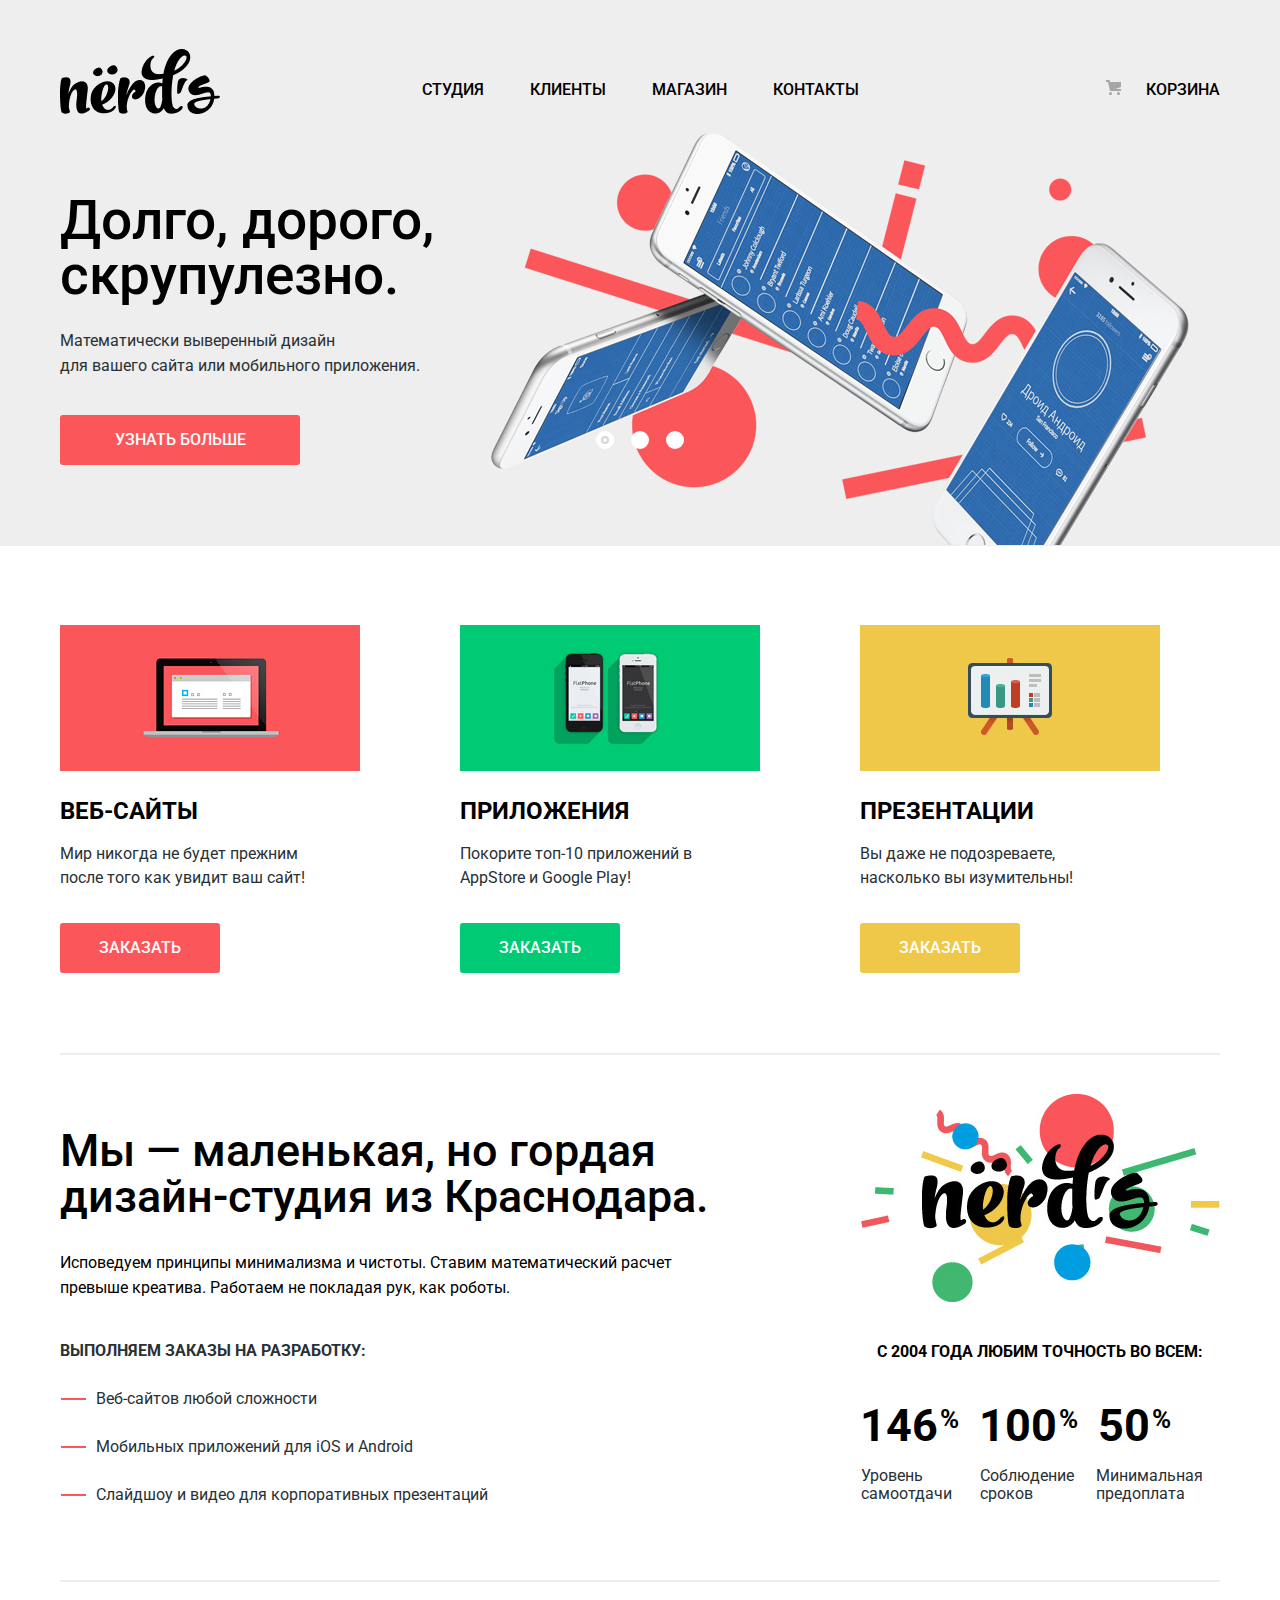
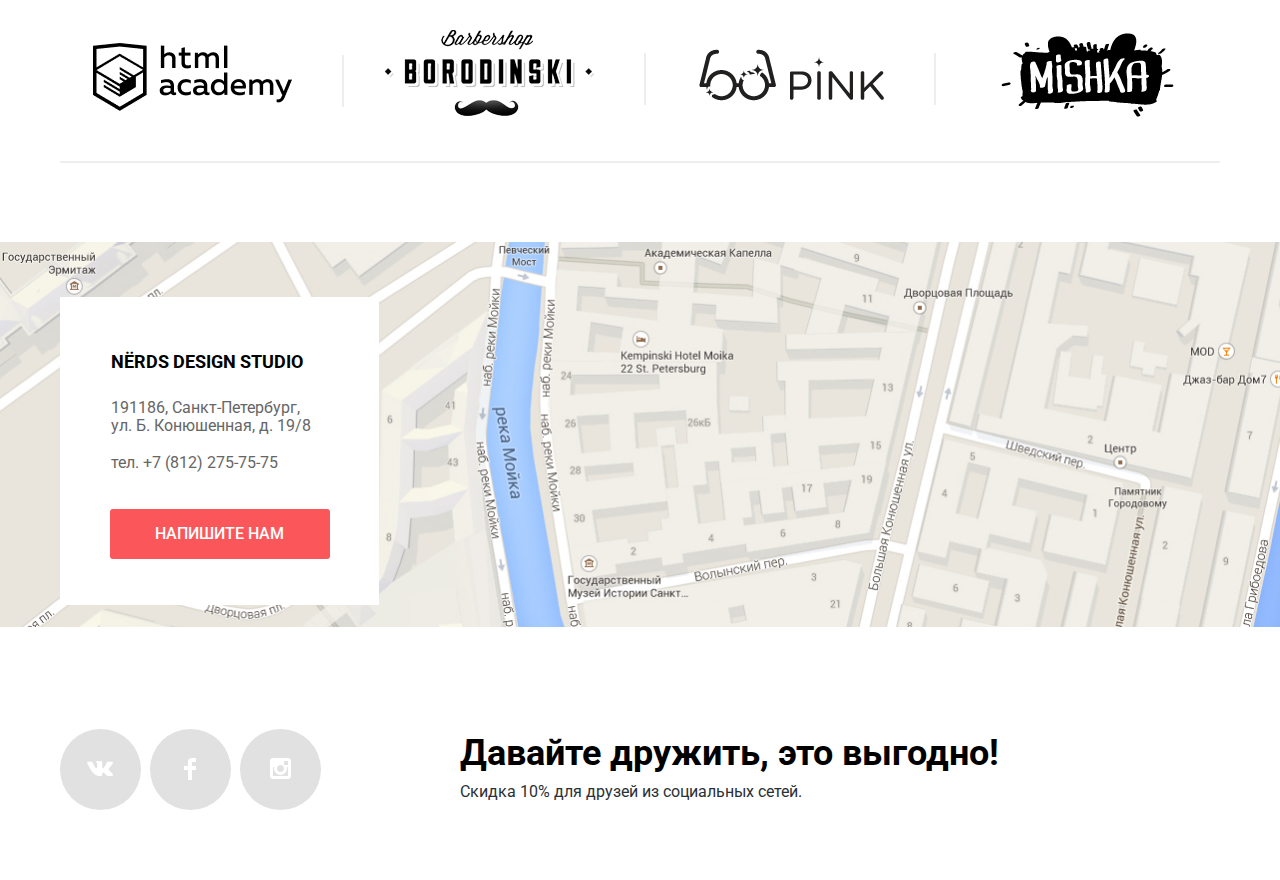
==== commit a1326dbc: "final_2" ====
--- a/index.html
+++ b/index.html
@@ -6,22 +6,29 @@
   <title>Передовой портал для выбора шаблона сайта. Нёрдс - выбери шаблон сайта для своего бизнеса</title>
   <link href="https://fonts.googleapis.com/css2?family=Roboto:ital,wght@0,100;0,300;0,400;0,500;0,700;1,300&display=swap" rel="stylesheet">
   <link href="css/normalize.css" rel="stylesheet">
-  <link href="css/main.css" rel="stylesheet">
+  <link href="css/min.css" rel="stylesheet">
 </head>
 
 <body class="page-body">
-
   <header class="page-header">
     <div class="main-header-wraper container">
-      <a href="#" class="header-logo">
-        <img src="img/nerds-logo.png" width="160" height="66" alt="логотип компании нёрдс">
+      <a class="header-logo">
+        <img src="img/nerds-logo.png" width="160" height="66" alt="Логотип компании нёрдс">
       </a>
       <nav class="page-nav">
         <ul class="page-menu">
-          <li><a class="current-page" href="#">Студия</a></li>
-          <li><a href="#">Клиенты</a></li>
-          <li><a href="catalog.html">Магазин</a></li>
-          <li><a href="#">Контакты</a></li>
+          <li tabindex="0">
+            <a href="index.html">Студия</a>
+          </li>
+          <li tabindex="0">
+            <a href="#">Клиенты</a>
+          </li>
+          <li tabindex="0">
+            <a href="catalog.html">Магазин</a>
+          </li>
+          <li tabindex="0">
+            <a href="#">Контакты</a>
+          </li>
         </ul>
         <div class="user-navigation">
           <a class="header-trash" href="#">Корзина</a>
@@ -29,17 +36,15 @@
       </nav>
     </div>
   </header>
-
   <main class="page-content">
     <h1 class="visually-hidden">Нёрдс</h1>
     <section class="main-slider">
       <h2 class="visually-hidden">Слайдер с горячими предложениями</h2>
-      <ul class="slider-wraper-list slider-wraper-3 container">
-        <li class="slider-item">
+      <ul class="slider-wraper-list slider-wraper-1 container">
+        <li class="slider-item current-slide">
           <dl class="slider-slogan">
-            <dt class="slogan-header">Долго, дорого,<br>скурпулёзно </dt>
-            <dd class="slogan-content">Математически выверенный дизайн<br> -для вашего сайта или мобильного приложения.
+            <dt class="slogan-header ">Долго, дорого,<br>скрупулезно.</dt>
+            <dd class="slogan-content">Математически выверенный дизайн<br>для вашего сайта или мобильного приложения.
             </dd>
           </dl>
           <a class="slider-more btn" href="#">Узнать больше</a>
@@ -52,7 +57,7 @@
           </dl>
           <a class="slider-more btn" href="#">Узнать больше</a>
         </li>
-        <li class="slider-item current-slide">
+        <li class="slider-item">
           <dl class="slider-slogan">
             <dt class="slogan-header">Только ночь,<br>только хардкор</dt>
             <dd class="slogan-content">Работать днем, как все? Мы против этого.<br>Ближе к полуночи работа только начинается.
@@ -69,9 +74,7 @@
         </li>
       </ul>
     </section>
-
     <div class="main-wraper container">
-
       <section class="main-advantage services">
         <h2 class="visually-hidden">Наши преимущества</h2>
         <ul class="services-list">
@@ -82,7 +85,6 @@
               после того как увидит ваш сайт!</p>
             <a class="buy webs btn " href="#">Заказать</a>
           </li>
-
           <li class="services-item services-apps">
             <img src="img/services_2.png" width="300" height="146" alt="Изображение категории">
             <h3 class="main-services-header">Приложения</h3>
@@ -90,7 +92,6 @@
               AppStore и Google Play!</p>
             <a class="buy apps btn " href="#">Заказать</a>
           </li>
-
           <li class="services-item services-presentations">
             <img src="img/services_3.png" width="300" height="146" alt="Изображение категории">
             <h3 class="main-services-header">Презентации</h3>
@@ -98,57 +99,39 @@
               насколько вы изумительны!</p>
             <a class="buy presentations btn" href="#">Заказать</a>
           </li>
-
-        </ul>
-
+        </ul>
       </section>
-
       <div class="description-indicators-wraper">
         <section class="main-advantage description">
-
           <h2 class="visually-hidden">Перимущества нашей компании</h2>
-
           <p class="about-us-header">Мы — маленькая, но гордая дизайн-студия из Краснодара.</p>
           <p class="about-us-content">Исповедуем принципы минимализма и чистоты. Ставим математический расчет
             превыше креатива. Работаем не покладая рук, как роботы.</p>
-
           <ul class="main-advantage-list">
             <li class="header-item">Выполняем заказы на разработку:</li>
-            <li>Веб-сайтов любой сложности - -</li>
-            <li>Мобильных приложений для iOS и Android - -</li>
+            <li>Веб-сайтов любой сложности</li>
+            <li>Мобильных приложений для iOS и Android</li>
             <li>Слайдшоу и видео для корпоративных презентаций</li>
           </ul>
-
         </section>
-
         <section class="main-advantage indicators">
           <h2 class="visually-hidden">Достижения нашей компании</h2>
           <img src="img/indicators_logo.png" width="360" height="208" alt="Лого Нёрдс">
           <table class="indicators-list">
             <caption>с 2004 года Любим точность во всем:</caption>
-
-            <tr>
+            <tr class="list-header">
               <th>146<sup>%</sup></th>
               <th>100<sup>%</sup></th>
               <th>50<sup>%</sup></th>
             </tr>
-
-            <tr>
-              <td>Уровень - самоотдачи</td>
+            <tr class="list-data">
+              <td>Уровень самоотдачи</td>
               <td>Соблюдение сроков</td>
               <td>Минимальная предоплата</td>
             </tr>
-
           </table>
-
         </section>
       </div>
-
       <section class="main-partners">
         <h2 class="visually-hidden">Партнёры нашей компании</h2>
         <ul class="partners-list">
@@ -173,36 +156,33 @@
           </li>
         </ul>
       </section>
-
     </div>
   </main>
-
   <footer class="page-footer">
-
     <div class="map-location">
       <iframe class="map-iframe" src="https://yandex.ru/map-widget/v1/?um=constructor%3Aa229b84eeddeccee6f63ae7c0e980bdbd6ffe06c9e4dd75a64b594db324dc15f&amp;source=constructor" allowfullscreen="" aria-hidden="false" tabindex="0"></iframe>
-
       <div class="container feedback-call-wrap">
-
         <div class="feedback-call">
           <p class="feedback-header">NЁRDS DESIGN STUDIO</p>
-          <p class="contacts-info">191186, Санкт-Петербург, ул. Б. Конюшенная, д. 19/8 - -</p>
+          <p class="contacts-info">191186, Санкт-Петербург, ул. Б. Конюшенная, д. 19/8 &nbsp;</p>
           <a class="contacts-number" href="tel:+78122757575">тел. +7 (812) 275-75-75</a>
           <a class="feedback-form-call btn" href="#">Напишите нам</a>
         </div>
-
       </div>
     </div>
-
     <section class="container">
       <h2 class="visually-hidden">Мы в социальных сетях</h2>
       <div class="social-wraper">
         <ul class="footer-social">
-          <li class="social vk"><a href="#"></a></li>
-          <li class="social fb"><a href="#"></a></li>
-          <li class="social ig"><a href="#"></a></li>
+          <li class="social vk">
+            <a href="#"></a>
+          </li>
+          <li class="social fb">
+            <a href="#"></a>
+          </li>
+          <li class="social ig">
+            <a href="#"></a>
+          </li>
         </ul>
         <dl class="footer-info">
           <dt class="info-header">Давайте дружить, это выгодно!</dt>
@@ -210,9 +190,7 @@
         </dl>
       </div>
     </section>
-
   </footer>
-
   <div class="feedback-form-pop-up ">
     <form class="pop-up-form" id="pop-up-form" action="https://echo.htmlacademy.ru" method="post">
       <fieldset class="pop-up-fields">
@@ -236,8 +214,7 @@
     </form>
     <button class="close-btn" type="button" aria-label="закрыть"></button>
   </div>
-
-  <script src="js/pop-up.js"></script>
+  <script src="js/min-pop-up.js"></script>
 </body>
 
 </html>
--- a/css/min.css
+++ b/css/min.css
@@ -0,0 +1,3 @@
+
+
+:root{--base-white:#fff;--active-white:rgba(255,255,255,0.3);--base-dark:#283136;--base-black:#000;--red-base:#FB565A;--red-hover:#E74246;--red-active:#D7373B;--green-base:#00CA74;--green-hover:#00BC6C;--green-active:#00AA62;--range-bar-color:#00CA74;--range-bar-toggle:#ababab;--yellow-base:#EFC84A;--yellow-hover:#EAB534;--yellow-active:#E5A722;--grey-dark:#666666;--grey-mute:#e1e1e1;--grey-base:#EEEEEE;--grey-hover:#DFDFDF;--grey-active:#D5D5D5;--shadow-color:rgba(0,50,50,0.1);--grey-fiedls-hover:#B4B9BB}body{min-width:960px;margin:0;padding:0;font-family:"Roboto","Arial",sans-serif;font-size:16px;font-weight:400;line-height:24px;color:var(--base-dark);background-color:var(--base-white)}a{text-decoration:none}img{max-width:100%;height:auto}*,*::before,*::after{box-sizing:border-box}.btn{display:block;overflow:hidden;min-height:50px;max-height:150px;min-width:50px;max-width:260px;padding-left:10px;padding-right:10px;font-size:16px;font-weight:500;text-transform:uppercase;text-align:center;vertical-align:middle;word-break:break-word;line-height:50px;border-radius:3px}.btn:active{box-shadow:inset 0 3px 0 var(--shadow-color)}.container{margin:0 auto;width:1160px}.visually-hidden:not(:focus):not(:active){position:absolute;width:1px;height:1px;margin:-1px;border:0;padding:0;clip-path:inset(100%);clip:rect(0 0 0 0);overflow:hidden}.page{height:100%}.page-body{min-height:100%;display:grid;grid-template-areas:"header" "content" "footer";grid-template-columns:1fr;grid-template-rows:min-content 1fr min-content;width:100%;min-height:100vh}.page-header{grid-area:header;display:flex;justify-content:center;align-items:flex-end;padding-top:48px;background-color:var(--grey-base)}.page-header .header-logo:active img{opacity:0.3}.main-header-wraper{display:flex;justify-content:space-between;align-items:center}.page-nav{display:flex;justify-content:space-between;align-items:center;width:798px;min-height:17px;padding-top:10px;background-color:var(--grey-base)}.page-nav .page-menu{display:flex;justify-content:space-between;flex-wrap:wrap;margin:0;padding:0;font-size:16px;line-height:30px;list-style:none;background-color:transparent}.page-menu li{margin-right:46px}.page-nav a{color:var(--base-black);text-transform:uppercase;font-weight:500;line-height:50px}.page-nav .header-trash{padding-left:40px;background-image:url("../img/svg/cart-icon.svg");background-repeat:no-repeat;background-position:0 0}.page-nav a:hover{color:var(--red-base)}.page-nav a:active{color:var(--grey-active)}.page-nav .current-page{padding-bottom:19px;border-bottom:2px solid var(--red-base);color:var(--base-black)}.user-navigation{position:relative}.main-slider{background-color:var(--grey-base)}.main-slider .slider-wraper-list{position:relative;height:100%;padding-left:0;padding-top:72px;padding-bottom:81px;background-repeat:no-repeat;background-position:397px -7px;background-size:760px 431px;list-style:none}.main-slider .slider-wraper-1{background-image:url("../img/slider_illustration_1.png")}.main-slider .slider-wraper-2{background-image:url("../img/slider_illustration_2.png")}.main-slider .slider-wraper-3{background-image:url("../img/slider_illustration_3.png")}.main-slider .slider-item{display:none}.main-slider .current-slide{display:block}.slide-controls-wraper{position:absolute;top:310px;left:519px;width:120px;display:flex;justify-content:flex-end}.slide-controls-wraper .slide-controls-box{display:flex;justify-content:flex-start;width:663px}.slide-controls-wraper .slide-control{width:18px;height:18px;margin-left:17px;padding:0;border-radius:50%;border:none;box-shadow:none;background-color:var(--base-white);cursor:pointer}.slide-controls-wraper .slide-toggle{display:none}.slide-controls-wraper .current{display:block;width:8px;height:8px;padding:0;margin:0 auto;background-color:var(--base-white);border-radius:50%;border:2px solid var(--grey-active)}.main-slider .slider-slogan,.main-slider .slogan-content{margin:0;padding:0}.main-slider .slogan-header{width:500px;font-size:55px;line-height:55px;font-weight:500;color:var(--base-black)}.main-slider .slogan-content{width:400px;margin-top:25px;font-size:16px;line-height:25px;font-weight:400;color:var(--base-dark)}.main-slider .slider-more{width:240px;margin-top:37px;color:var(--base-white);background-color:var(--red-base)}.main-slider .slider-more:hover{background-color:var(--red-hover)}.main-slider .slider-more:active{background-color:var(--red-active);color:var(--active-white)}.page-content{grid-area:content;margin-bottom:87px}.services-list{display:flex;justify-content:space-between;margin:0;padding:0;padding-top:79px;padding-bottom:80px;padding-right:60px;border-bottom:2px solid var(--grey-base);list-style:none}.services-item .main-services-header{margin:0;margin-top:18px;font-weight:700;font-size:24px;line-height:30px;text-align:left;text-transform:uppercase;color:var(--base-black)}.services-item .main-services-text{width:260px;margin-bottom:33px;font-weight:400;font-size:16px;line-height:24px;text-align:left;color:var(--base-dark)}.services-item .buy{width:160px;color:var(--base-white);font-size:16px}.services-item .buy:active{color:var(--active-white)}.services-item .webs{background-color:var(--red-base)}.services-item .webs:hover{background-color:var(--red-hover)}.services-item .webs:active{background-color:var(--red-active)}.services-item .apps{background-color:var(--green-base)}.services-item .apps:hover{background-color:var(--green-hover)}.services-item .apps:active{background-color:var(--green-active)}.services-item .presentations{background-color:var(--yellow-base)}.services-item .presentations:hover{background-color:var(--yellow-hover)}.services-item .presentations:active{background-color:var(--yellow-active)}.description-indicators-wraper{display:flex;justify-content:space-between;border-bottom:2px solid var(--grey-base)}.description{padding-top:73px;padding-bottom:73px}.description .main-advantage-list{margin:0;padding:0;margin-top:39px;list-style:none}.main-advantage-list li:not(.header-item){padding-left:36px;padding-right:30px;margin-top:22px}.main-advantage-list li:not(.header-item)::before{position:relative;top:13px;left:-35px;display:block;content:"";width:25px;height:2px;background-color:var(--red-base)}.description .about-us-header{width:650px;margin:0;padding-bottom:30px;color:var(--base-black);font-weight:500;font-size:45px;line-height:46px}.description .about-us-content{width:640px;margin:0;color:var(--base-black);font-weight:400;font-size:16px;line-height:25px}.description .header-item{margin:0;padding-right:30px;font-weight:700;font-size:16px;line-height:24px;text-transform:uppercase}.indicators{padding-top:39px}.indicators-list{width:360px;margin-top:34px;border-collapse:collapse;color:var(--base-black)}.indicators-list caption{height:47px;font-weight:700;font-size:16px;line-height:18px;text-transform:uppercase;text-align:center}.indicators-list td{min-height:49px;font-size:16px;line-height:18px;text-align:left;color:var(--base-dark)}.indicators-list sup{margin-left:2px;font-size:26px;line-height:40px;text-transform:uppercase;text-align:center}.main-partners{padding-top:48px;padding-bottom:34px;border-bottom:2px solid var(--grey-base)}.main-partners .partners-list{display:flex;justify-content:space-between;align-items:middle;width:100%;height:100%;margin:0;padding:0;list-style:none}.main-partners .partners-item{display:flex;justify-content:center;align-items:center;width:288px}.main-partners .partners-item:first-child{width:269px;padding-top:4px;padding-right:3px}.main-partners .partners-item:nth-child(2){padding-left:10px}.main-partners .partners-item:nth-child(3){padding-left:15px}.main-partners .partners-item:last-child{width:279px;padding-left:14px}.main-partners .partners-item:not(:last-child)::after{position:relative;top:0;left:50px;display:flex;justify-content:flex-end;content:"";width:2px;height:52px;background-color:var(--grey-base)}.main-partners img:hover{opacity:0.2}.main-partners img:active{opacity:0.1}.catalog{margin-bottom:65px}.main-catalog-wraper{display:grid;grid-template-areas:"fh fh" "filter catalog" "filter change-page";grid-template-columns:min-content 1fr;grid-template-rows:min-content 1fr min-content;padding-top:54px}.catalog-content{grid-area:catalog;padding-left:140px}.catalog .catalog-header{width:100%;margin:0;padding-top:67px;padding-left:60px;padding-right:79px;padding-bottom:103px;font-size:55px;line-height:66px;font-weight:500;text-align:center;color:var(--base-black);background-color:var(--grey-base)}.catalog-content .set-with-properties{display:flex;justify-content:space-between;align-content:flex-end;margin-bottom:50px;color:var(--base-black)}.set-with-properties .properties-header{margin:0;padding:0;padding-top:3px;font-size:18px;line-height:24px;font-weight:700;vertical-align:bottom;text-transform:uppercase}.set-with-properties a{font-size:14px;line-height:18px;vertical-align:bottom;color:var(--base-black);text-transform:uppercase;opacity:0.3}.set-with-properties a:hover{opacity:0.6}.set-with-properties a:active{opacity:1}.set-with-properties .pressed{opacity:1}.label-wraper{display:flex;flex-wrap:wrap;max-width:450px;margin-left:auto;padding-bottom:2px;justify-content:space-between;align-items:flex-end}.label-wraper a:not(:first-child){margin-left:28px}.label-wraper a:nth-of-type(2){margin-left:25px}.set-with-properties .arrows-wraper{margin-left:45px}.set-with-properties .down,.set-with-properties .up{padding:5px 5.5px 0;background-repeat:no-repeat;background-position:0 8px}.set-with-properties .down{background-image:url("../img/svg/icon-down-dir.svg")}.set-with-properties .up{background-image:url("../img/svg/icon-up-dir.svg");margin-left:19px}.catalog .catalog-list{position:relative;display:flex;flex-wrap:wrap;margin:0;padding:0;list-style:none}.catalog-content .catalog-wraper:after{content:"";display:block;position:absolute;top:0;right:0;bottom:0;left:0;width:360px;height:620px;border-radius:5px;border:1px solid var(--shadow-color);transition-property:opacity;transition-duration:0.2s;transition-timing-function:ease-in}.catalog-content .catalog-wraper:hover:after{border:none}.catalog-list .catalog-item:not(:first-child):not(:nth-child(2)){margin-top:30px}.catalog-list .catalog-item:nth-child(odd){margin-right:40px}.catalog-item{position:relative;border-radius:5px;overflow:hidden;background-color:var(--grey-base);transition-property:box-shadow;transition-duration:0.1s;transition-timing-function:ease-in}.catalog-item:hover{box-shadow:0 6px 15px 0 var(--shadow-color)}.catalog-item .catalog-image{display:block}.catalog-item::before{content:"";display:block;padding:20px;width:100%;background:url("../img/svg/browser.svg") no-repeat 0 0;background-size:contain;transition-property:opacity;transition-duration:0.2s;transition-timing-function:ease-in}.catalog-item:hover::before{opacity:0.14}.catalog-hover-info{position:absolute;bottom:0;left:0;width:360px;min-height:231px;padding-top:27px;padding-bottom:43px;border-radius:0 0 5px 5px;font-weight:400;background-color:var(--grey-base);color:var(--grey-dark);opacity:0;transition-property:opacity;transition-duration:0.2s;transition-timing-function:ease-in}.catalog-item:hover .catalog-hover-info{opacity:1}.catalog-hover-info .catalog-card-header{display:block;margin:0;font-weight:700;font-size:18px;line-height:30px;text-align:center;text-transform:uppercase;color:var(--base-black)}.catalog-hover-info .catalog-card-header:hover{color:var(--red-base)}.catalog-hover-info .catalog-card-header:active{color:var(--grey-active)}.catalog-hover-info .catalog-card-info{width:194px;margin-top:12px;margin-left:auto;margin-right:auto;text-align:center;font-size:16px;line-height:18px}.catalog-item:nth-of-type(2n):not(:nth-of-type(4)) .catalog-card-info,.catalog-item:nth-of-type(5) .catalog-card-info{width:240px}.catalog-hover-info .catalog-card-buy{width:200px;margin:0 auto;margin-top:33px;color:var(--base-white);background-color:var(--red-base)}.catalog-hover-info .catalog-card-buy:hover{background-color:var(--red-hover)}.catalog-hover-info .catalog-card-buy:active{background-color:var(--red-active)}.change-page-block{grid-area:change-page;display:flex;width:min-content;padding-top:54px;padding-left:140px}.catalog .change-page{max-width:260px;color:var(--base-black);background-color:var(--grey-base);word-break:break-all}.page-content .change-page:last-child{width:260px;word-break:break-all}.change-page-block .change-page:not(:last-child){margin-right:11px}.catalog .change-page:hover{background-color:var(--grey-hover)}.catalog .change-page:active{background-color:var(--grey-active)}.catalog .change-page:visited{background-color:var(--base-vhite);outline:3px solid var(--grey-base)}.catalog .current-page,.catalog .current-page:hover{line-height:44px;background-color:var(--base-white);border:3px solid var(--grey-hover);cursor:default}.page-footer{grid-area:footer;width:100%;margin:0 auto}.page-footer .map-location{position:relative;width:100%;padding:0;margin:0}.page-footer .map-iframe{width:100%;min-height:415px;margin-top:-8px;margin-bottom:-8px;padding:0;border:none;background:#fff url("../img/map.png") no-repeat 0 -30px;background-size:cover}.page-footer .feedback-call-wrap{position:absolute;top:0;right:0;bottom:0;left:0;padding-top:47px;padding-bottom:100px}.page-footer .feedback-call{padding:1px;width:319px;font-weight:400;font-size:16px;text-align:left;background-color:var(--base-white)}.feedback-call .feedback-header,.feedback-call .contacts-info{margin:0;padding:0}.feedback-call .feedback-header{padding-top:52px;padding-right:26px;font-weight:700;font-size:18px;text-align:center;text-transform:uppercase;color:var(--base-black)}.feedback-call .contacts-info{width:210px;padding:0;margin-top:25px;margin-left:50px;line-height:18px;text-align:left;color:var(--grey-dark)}.feedback-call .contacts-number{display:block;margin-top:19px;padding-left:50px;text-align:left;line-height:18px;color:var(--grey-dark)}.feedback-call .feedback-form-call{width:220px;margin:37px auto 45px;color:var(--base-white);background-color:var(--red-base)}.feedback-call .feedback-form-call:hover{background-color:var(--red-hover)}.feedback-call .feedback-form-call:active{background-color:var(--red-active);color:var(--active-white)}.page-footer .footer-social{display:flex;justify-content:flex-start;align-items:center;margin:0;padding:0;width:400px;list-style:none}.footer-social a{position:relative;top:0;left:0;display:block;width:81px;height:81px;margin-right:9px;border-radius:50%;background-color:var(--grey-mute)}.footer-social a:active{box-shadow:inset 0 3px 0 var(--shadow-color)}.footer-social .social{position:relative}.footer-social a::before{position:absolute;content:"";top:25%;left:25%;display:block;padding:20px;background-image:url("../img/svg/vk-icon.svg");background-repeat:no-repeat;background-position:50%}.footer-social .fb a::before{background-image:url("../img/svg/fb-icon.svg")}.footer-social .ig a::before{background-image:url("../img/svg/insta-icon.svg")}.footer-social .social a:hover{background-color:var(--red-hover)}.footer-social .social a:active{background-color:var(--red-active)}.footer-social a:active::before{opacity:0.3}.footer-info{display:flex;flex-direction:column;justify-content:center;align-items:flex-start}.footer-info .info-header{font-weight:700;font-size:36px;line-height:36px;text-align:left;color:var(--base-black)}.footer-info .info-content{font-weight:400;font-size:16px;line-height:22px;text-align:left;margin:0;margin-top:10px}.social-wraper{display:flex;justify-content:center;align-items:center;padding-top:60px;padding-bottom:58px}.footer-info{flex-grow:1;padding-top:3px;padding-bottom:3px}.feedback-form-pop-up{display:none;position:fixed;top:0;right:0;bottom:0;left:0;margin:auto;width:960px;height:590px;padding-top:63px;padding-left:100px;background-color:var(--base-white);box-shadow:0 20px 40px var(--shadow-color)}.show-pop-up{display:block;animation:emersion 0.6s}.open-pop-up{display:block}.modal-error{animation:shake 0.6s}.feedback-form-pop-up .pop-up-fields{margin:0;padding:0;border:none}.feedback-form-pop-up .form-fields{display:flex;flex-wrap:wrap}.feedback-form-pop-up legend{font-weight:700;font-size:45px;margin-bottom:37px}.form-fields li{display:flex;flex-direction:column;flex-wrap:wrap}.feedback-form-pop-up .form-fields{margin:0;padding:0;list-style:none}.feedback-form-pop-up label{font-weight:700;font-size:18px;margin-bottom:9px}.feedback-form-pop-up input{width:360px;height:50px;padding:16px;margin-right:40px}.message-field label{margin-top:34px}.feedback-form-pop-up textarea{width:760px;height:118px;padding:16px}.feedback-form-pop-up .input-value{font-size:16px;font-weight:300;border:2px solid var(--grey-hover);border-radius:3px}.feedback-form-pop-up .input-value:hover{border-color:var(--grey-fiedls-hover);color:var(--grey-fiedls-hover)}.feedback-form-pop-up .input-value:focus{border-color:var(--base-black);color:var(--dark-base)}.feedback-form-pop-up input:invalid{color:var(--red-hover);border-color:var(--red-hover)}.feedback-form-pop-up .send{width:260px;margin-top:47px;border:none;background-color:var(--red-base);color:var(--base-white)}.feedback-form-pop-up .send:hover{background-color:var(--red-hover)}.feedback-form-pop-up .send:active{background-color:var(--red-active);color:var(--active-white)}.feedback-form-pop-up .close-btn{position:relative;left:725px;bottom:417px;border:none;background-color:transparent}.feedback-form-pop-up .close-btn::before,.feedback-form-pop-up .close-btn::after{position:absolute;top:0;left:0;background-color:var(--red-base);content:"";display:block;width:27px;height:4px;transform:rotate(45deg)}.feedback-form-pop-up .close-btn::after{transform:rotate(-45deg)}.feedback-form-pop-up .close-btn:hover::before,.feedback-form-pop-up .close-btn:hover::after{opacity:0.4;cursor:pointer}.feedback-form-pop-up .close-btn:active::before,.feedback-form-pop-up .close-btn:active::after{opacity:0.1;cursor:pointer}@keyframes emersion{0{transform:translateY(-2000px)}50%{transform:translateY(60px)}70%{transform:translateY(-60px)}90%{transform:translateY(30px)}100%{transform:translateY(0px)}}@keyframes shake{0,100%{transform:translateX(0)}10%,30%,50%,70%,90%{transform:translateX(-10px)}20%,40%,60%,80%{transform:translateX(10px)}}.set-filter-page{grid-area:filter}.set-filter-page legend{font-size:18px;font-weight:700;line-height:30px;text-transform:uppercase}.set-filter-page .set-range{margin:0;padding:0;margin-bottom:54px;border:none}.set-range legend{margin-bottom:48px}.set-range .range-control{position:relative;width:260px;height:80px;margin-bottom:14px;padding-left:22px;padding-right:22px;padding-top:39px;border-radius:3px;background-color:var(--grey-base)}.set-range .scale,.set-range .bar{height:2px;background-color:var(--grey-active)}.set-range .bar{background-color:var(--range-bar-color);width:72%}.set-range .toggle-min,.set-range .toggle-max{position:absolute;top:30px;left:18px;width:20px;height:20px;background-color:var(--range-bar-toggle);border:8px solid var(--base-white);border-radius:50%;cursor:pointer;box-shadow:0 2px 1px var(--range-bar-toggle)}.set-range .toggle-max{left:62%}.price-control{display:flex;justify-content:space-between;width:260px}.price-control .min-price,.price-control .max-price{padding-left:1px;text-transform:uppercase}.price-control .min-price,.price-control .max-price,.price-control input{font-size:16px;font-weight:300;line-height 22px}.price-control input{width:80px;height:38px;margin-left:7px;padding-left:14px;border:none;border-radius:3px;background-color:var(--grey-base);text-align:center}.set-filter-page .set-filter-item{border:none;margin-bottom:43px;padding:0}.set-filter-page .set-filter-item:last-of-type{margin-bottom:48px}.set-filter-item legend{margin-bottom:13px;margin-left:-2px}.set-filter-item label{display:flex;align-content:flex-start;font-size:16px;line-height:25px;vertical-align:bottom;font-weight:400;color:var(--base-dark)}.set-filter-item label::before{content:"";display:block;width:25px;height:25px;margin-left:-1px;margin-right:10px;background-repeat:no-repeat;background-position:0 0;opacity:0.3;cursor:pointer}.grid-radio-set label::before{background-image:url("../img/svg/radio-off.svg")}.grid-radio-set input:checked + label::before{background-image:url("../img/svg/radio-on.svg")}.feature-checkbox-set label::before{background-image:url("../img/svg/checkbox-off.svg")}.feature-checkbox-set input:checked + label::before{background-image:url("../img/svg/checkbox-on.svg")}.set-filter-item label:hover::before{opacity:1}.set-filter-item .blocked + label::before{opacity:0.1}.set-filter-item .blocked + label{color:var(--grey-active)}.set-filter-page .setting-list{margin:0;padding:0;list-style:none}.set-filter-item .setting-item:not(:last-child){margin-bottom:15px}.set-filter-item input{display:none}.set-filter-page .filter-it{width:260px;border:none;background-color:var(--grey-base);color:var(--base-black)}.set-filter-page .filter-it:hover{background-color:var(--grey-hover)}.set-filter-page .filter-it:active{background-color:var(--grey-active);color:var(--grey-dark)}.indicators-list tr{display: flex;justify-content: flex-start;}.indicators-list tr :not(:first-child){margin-left: 20px;}.indicators-list th{padding: 0;padding-top: 11px;min-height: 76px;font-weight: 700;font-size: 45px;line-height: 50px;text-transform: uppercase;text-align: left;}
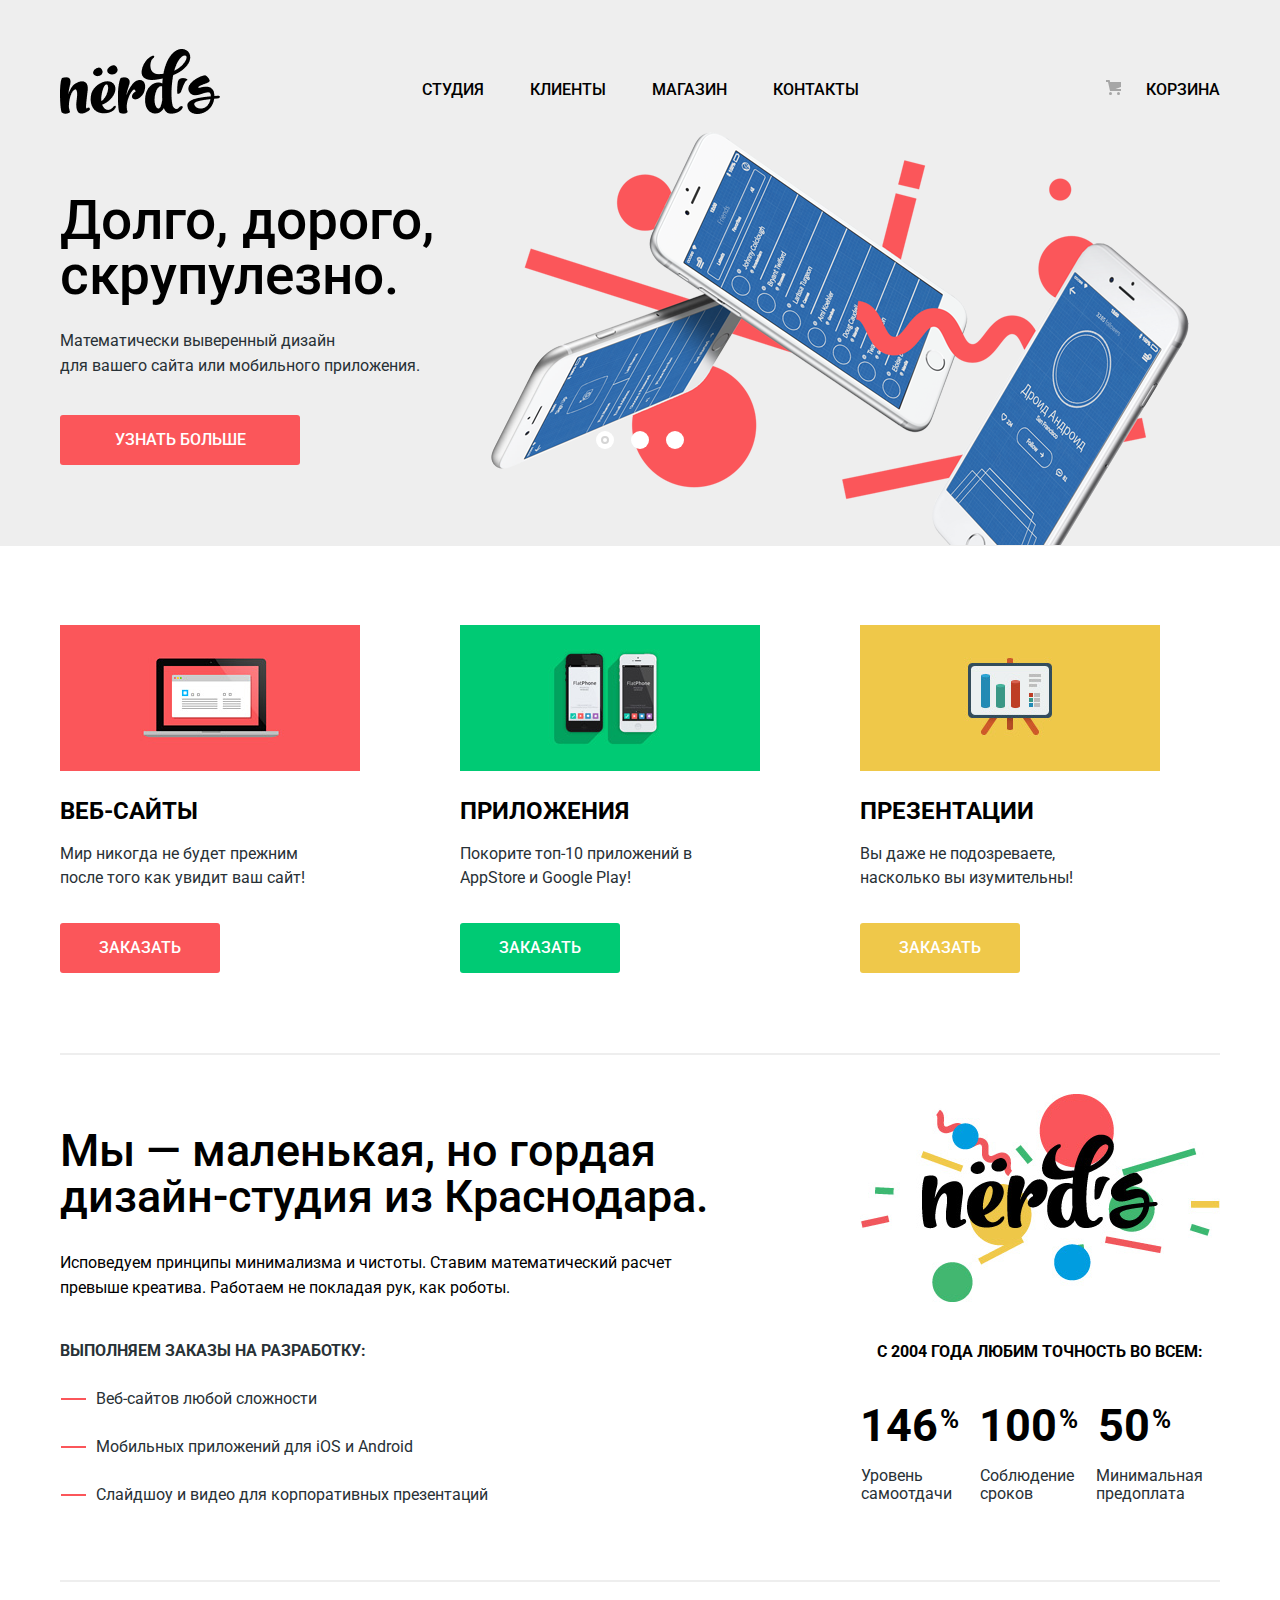
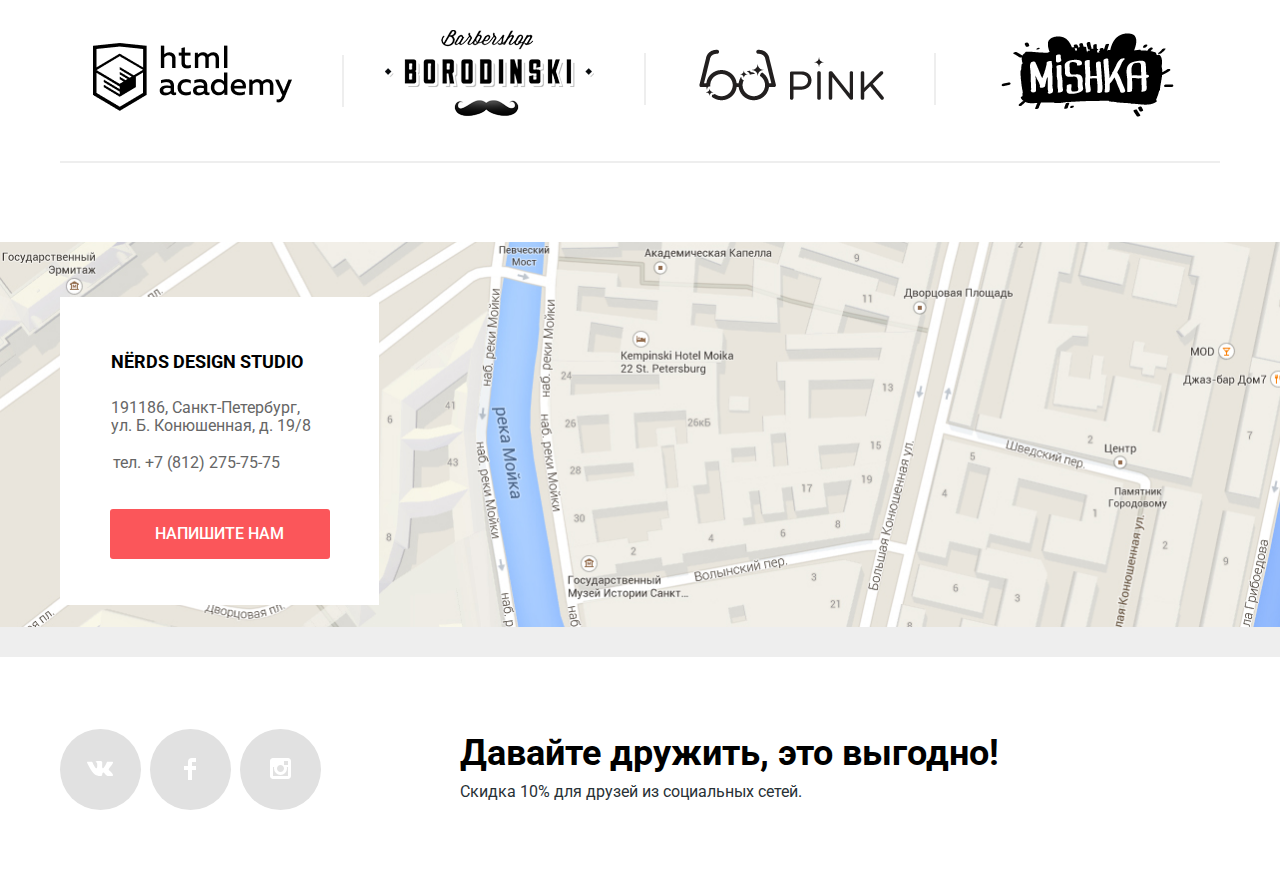
==== commit f4f778ee: "final_3" ====
--- a/index.html
+++ b/index.html
@@ -6,32 +6,32 @@
   <title>Передовой портал для выбора шаблона сайта. Нёрдс - выбери шаблон сайта для своего бизнеса</title>
   <link href="https://fonts.googleapis.com/css2?family=Roboto:ital,wght@0,100;0,300;0,400;0,500;0,700;1,300&display=swap" rel="stylesheet">
   <link href="css/normalize.css" rel="stylesheet">
-  <link href="css/min.css" rel="stylesheet">
+  <link href="css/main.css" rel="stylesheet">
 </head>
 
 <body class="page-body">
   <header class="page-header">
     <div class="main-header-wraper container">
       <a class="header-logo">
-        <img src="img/nerds-logo.png" width="160" height="66" alt="Логотип компании нёрдс">
+        <img src="img/nerds_logo.png" width="160" height="66" alt="Логотип компании нёрдс">
       </a>
       <nav class="page-nav">
         <ul class="page-menu">
           <li tabindex="0">
-            <a href="index.html">Студия</a>
-          </li>
-          <li tabindex="0">
-            <a href="#">Клиенты</a>
-          </li>
-          <li tabindex="0">
-            <a href="catalog.html">Магазин</a>
-          </li>
-          <li tabindex="0">
-            <a href="#">Контакты</a>
+            <a href="#" aria-label="Пункт меню студия">Студия</a>
+          </li>
+          <li tabindex="0">
+            <a href="#" aria-label="Пункт меню Клиенты">Клиенты</a>
+          </li>
+          <li tabindex="0">
+            <a href="catalog.html" aria-label="Пункт меню Магазин">Магазин</a>
+          </li>
+          <li tabindex="0">
+            <a href="#" aria-label="Пункт меню Контакты">Контакты</a>
           </li>
         </ul>
         <div class="user-navigation">
-          <a class="header-trash" href="#">Корзина</a>
+          <a class="header-trash" href="#" aria-label="Пункт меню Корзина">Корзина</a>
         </div>
       </nav>
     </div>
@@ -43,11 +43,11 @@
       <ul class="slider-wraper-list slider-wraper-1 container">
         <li class="slider-item current-slide">
           <dl class="slider-slogan">
-            <dt class="slogan-header ">Долго, дорого,<br>скрупулезно.</dt>
+            <dt class="slogan-header">Долго, дорого,<br>скрупулезно.</dt>
             <dd class="slogan-content">Математически выверенный дизайн<br>для вашего сайта или мобильного приложения.
             </dd>
           </dl>
-          <a class="slider-more btn" href="#">Узнать больше</a>
+          <a class="slider-more btn" href="#" aria-label="Перейти и узнать больше">Узнать больше</a>
         </li>
         <li class="slider-item">
           <dl class="slider-slogan">
@@ -55,7 +55,7 @@
             <dd class="slogan-content">Никакого креатива, только математические формулы<br>для расчета идеальных пропорций.
             </dd>
           </dl>
-          <a class="slider-more btn" href="#">Узнать больше</a>
+          <a class="slider-more btn" href="#" aria-label="Перейти и узнать больше">Узнать больше</a>
         </li>
         <li class="slider-item">
           <dl class="slider-slogan">
@@ -63,13 +63,13 @@
             <dd class="slogan-content">Работать днем, как все? Мы против этого.<br>Ближе к полуночи работа только начинается.
             </dd>
           </dl>
-          <a class="slider-more btn" href="#">Узнать больше</a>
+          <a class="slider-more btn" href="#" aria-label="Перейти и узнать больше">Узнать больше</a>
         </li>
         <li class="slide-controls-wraper">
           <div class="slide-controls-box">
-            <button class="slide-control" type="button" aria-label="first slide"><span class="slide-toggle  current"></span></button>
-            <button class="slide-control" type="button" aria-label="second slide"><span class="slide-toggle"></span></button>
-            <button class="slide-control" type="button" aria-label="first slide"><span class="slide-toggle"></span></button>
+            <button class="slide-control" type="button" aria-label="Первый слайд"><span class="slide-toggle  current"></span></button>
+            <button class="slide-control" type="button" aria-label="Второй слайд"><span class="slide-toggle"></span></button>
+            <button class="slide-control" type="button" aria-label="Третий слайд"><span class="slide-toggle"></span></button>
           </div>
         </li>
       </ul>
@@ -83,21 +83,21 @@
             <h3 class="main-services-header">Веб-сайты</h3>
             <p class="main-services-text">Мир никогда не будет прежним
               после того как увидит ваш сайт!</p>
-            <a class="buy webs btn " href="#">Заказать</a>
+            <a class="buy webs btn " href="#" aria-label="Заказать веб-сайт">Заказать</a>
           </li>
           <li class="services-item services-apps">
             <img src="img/services_2.png" width="300" height="146" alt="Изображение категории">
             <h3 class="main-services-header">Приложения</h3>
             <p class="main-services-text">Покорите топ-10 приложений в
               AppStore и Google Play!</p>
-            <a class="buy apps btn " href="#">Заказать</a>
+            <a class="buy apps btn " href="#" aria-label="Заказать приложение">Заказать</a>
           </li>
           <li class="services-item services-presentations">
             <img src="img/services_3.png" width="300" height="146" alt="Изображение категории">
             <h3 class="main-services-header">Презентации</h3>
             <p class="main-services-text">Вы даже не подозреваете,
               насколько вы изумительны!</p>
-            <a class="buy presentations btn" href="#">Заказать</a>
+            <a class="buy presentations btn" href="#" aria-label="Заказать презентацию">Заказать</a>
           </li>
         </ul>
       </section>
@@ -136,22 +136,23 @@
         <h2 class="visually-hidden">Партнёры нашей компании</h2>
         <ul class="partners-list">
           <li class="partners-item">
-            <a href="https://htmlacademy.ru/intensive/htmlcss" title="Пройди интенсив, по профессиональной верстке по  HTML/CSS">
+            <a href="https://htmlacademy.ru/intensive/htmlcss" title="Пройди интенсив, по профессиональной верстке по  HTML/CSS" aria-label="Перейти по ссылке на сайт html-academy">
               <img src="img/partners_1.png" width="199" height="68" alt="логотип html-academy">
             </a>
           </li>
           <li class="partners-item">
-            <a href="#">
+            <a href="#" aria-label="Перейти по ссылке на сайт Бородинский">
               <img src="img/partners_2.png" width="209" height="90" alt="логотип Бородинский">
             </a>
           </li>
           <li class="partners-item">
-            <a href="#">
+            <a href="#" aria-label="Перейти по ссылке на сайт Pink">
               <img src="img/partners_3.png" width="185" height="52" alt="логотип Pink">
             </a>
           </li>
           <li class="partners-item">
-            <a href="#"><img src="img/partners_4.png" width="173" height="84" alt="логотип Mishka">
+            <a href="#" aria-label="Перейти по ссылке на сайт Mishka">
+              <img src="img/partners_4.png" width="173" height="84" alt="логотип Mishka">
             </a>
           </li>
         </ul>
@@ -166,7 +167,7 @@
           <p class="feedback-header">NЁRDS DESIGN STUDIO</p>
           <p class="contacts-info">191186, Санкт-Петербург, ул. Б. Конюшенная, д. 19/8 &nbsp;</p>
           <a class="contacts-number" href="tel:+78122757575">тел. +7 (812) 275-75-75</a>
-          <a class="feedback-form-call btn" href="#">Напишите нам</a>
+          <a class="feedback-form-call btn" href="#" aria-label="Напишите нам письмо">Напишите нам</a>
         </div>
       </div>
     </div>
@@ -175,13 +176,13 @@
       <div class="social-wraper">
         <ul class="footer-social">
           <li class="social vk">
-            <a href="#"></a>
+            <a href="#" aria-label="Мы в социальной сети Вконтакте"></a>
           </li>
           <li class="social fb">
-            <a href="#"></a>
+            <a href="#" aria-label="Мы в социальной сети Facebook"></a>
           </li>
           <li class="social ig">
-            <a href="#"></a>
+            <a href="#" aria-label="Мы на фотолощадке в Instagram"></a>
           </li>
         </ul>
         <dl class="footer-info">
@@ -198,15 +199,15 @@
         <ul class="form-fields">
           <li>
             <label for="custom-name">Ваше имя:</label>
-            <input class="input-value custom-name" type="text" name="custom-name" id="custom-name" placeholder="Имя Фамилия" required>
+            <input class="input-value custom-name" type="text" name="custom-name" id="custom-name" placeholder="Имя Фамилия" aria-label="Введите своё имя" required>
           </li>
           <li>
             <label for="custom-mail">Ваш email:</label>
-            <input class="input-value custom-mail" type="email" name="custom-mail" id="custom-mail" placeholder="email@example.com" required>
+            <input class="input-value custom-mail" type="email" name="custom-mail" id="custom-mail" placeholder="email@example.com" aria-label="Введите свой элетронный адрес" required>
           </li>
           <li class="message-field">
             <label for="custom-message">Текст в письме</label>
-            <textarea class="input-value custom-message" id="custom-message" name="message" placeholder="В свободной форме"></textarea>
+            <textarea class="input-value custom-message" id="custom-message" name="message" placeholder="В свободной форме" aria-label="Введите своё сообщение"></textarea>
           </li>
           <li><button class="send btn" type="submit" form="pop-up-form">Отправить</button></li>
         </ul>
--- a/css/main.css
+++ b/css/main.css
@@ -0,0 +1,1528 @@
+:root {
+  --base-white: #fff;
+  --active-white: rgba(255, 255, 255, 0.3);
+  --base-dark: #283136;
+  --base-black: #000;
+  --red-base: #fb565a;
+  --red-hover: #e74246;
+  --red-active: #d7373b;
+  --green-base: #00ca74;
+  --green-hover: #00bc6c;
+  --green-active: #00aa62;
+  --range-bar-color: #00ca74;
+  --range-bar-toggle: #ababab;
+  --yellow-base: #efc84a;
+  --yellow-hover: #eab534;
+  --yellow-active: #e5a722;
+  --grey-dark: #666666;
+  --grey-mute: #e1e1e1;
+  --grey-base: #eeeeee;
+  --grey-hover: #dfdfdf;
+  --grey-active: #d5d5d5;
+  --shadow-color: rgba(0, 50, 50, 0.1);
+  --grey-fiedls-hover: #b4b9bb;
+}
+
+body {
+  min-width: 960px;
+  margin: 0;
+  padding: 0;
+  font-family: "Roboto", "Arial", sans-serif;
+  font-size: 16px;
+  font-weight: 400;
+  line-height: 24px;
+  color: var(--base-dark);
+  background-color: var(--base-white);
+}
+
+a {
+  text-decoration: none;
+}
+
+img {
+  max-width: 100%;
+  height: auto;
+}
+
+*,
+*::before,
+*::after {
+  box-sizing: border-box;
+}
+
+.btn {
+  display: block;
+  overflow: hidden;
+  min-height: 50px;
+  max-height: 100px;
+  min-width: 50px;
+  max-width: 300px;
+  padding-top: 13px;
+  padding-right: 15px;
+  padding-bottom: 13px;
+  padding-left: 15px;
+  font-size: 16px;
+  font-weight: 500;
+  text-transform: uppercase;
+  text-align: center;
+  vertical-align: middle;
+  word-break: break-word;
+  line-height: 24px;
+  border-radius: 3px;
+}
+
+.btn:active {
+  box-shadow: inset 0 3px 0 var(--shadow-color);
+}
+
+.container {
+  margin: 0 auto;
+  width: 1160px;
+}
+
+.visually-hidden:not(:focus):not(:active) {
+  position: absolute;
+  width: 1px;
+  height: 1px;
+  margin: -1px;
+  border: 0;
+  padding: 0;
+  clip-path: inset(100%);
+  clip: rect(0 0 0 0);
+  overflow: hidden;
+}
+
+.page {
+  height: 100%;
+}
+
+.page-body {
+  min-height: 100%;
+  display: grid;
+  grid-template-areas:
+    "header"
+    "content"
+    "footer";
+  grid-template-columns: 1fr;
+  grid-template-rows:
+    min-content
+    1fr
+    min-content;
+  width: 100%;
+  min-height: 100vh;
+}
+
+.page-header {
+  grid-area: header;
+  display: flex;
+  justify-content: center;
+  align-items: flex-end;
+  padding-top: 48px;
+  background-color: var(--grey-base);
+}
+
+.page-header .header-logo:active img {
+  opacity: 0.3;
+}
+
+.main-header-wraper {
+  display: flex;
+  justify-content: space-between;
+  align-items: center;
+}
+
+.page-nav {
+  display: flex;
+  justify-content: space-between;
+  align-items: center;
+  width: 798px;
+  min-height: 17px;
+  padding-top: 10px;
+  background-color: var(--grey-base);
+}
+
+.page-nav .page-menu {
+  display: flex;
+  justify-content: space-between;
+  flex-wrap: wrap;
+  margin: 0;
+  padding: 0;
+  font-size: 16px;
+  line-height: 30px;
+  list-style: none;
+  background-color: transparent;
+}
+
+.page-menu li {
+  margin-right: 46px;
+}
+
+.page-nav a {
+  color: var(--base-black);
+  text-transform: uppercase;
+  font-weight: 500;
+  line-height: 50px;
+}
+
+.page-nav .header-trash {
+  padding-left: 40px;
+  background-image: url("../img/svg/cart_icon.svg");
+  background-repeat: no-repeat;
+  background-position: 0 0;
+}
+
+.page-nav a:hover {
+  color: var(--red-base);
+}
+
+.page-nav a:active {
+  color: var(--grey-active);
+}
+
+.page-nav .current-page {
+  padding-bottom: 19px;
+  border-bottom: 2px solid var(--red-base);
+  color: var(--base-black);
+}
+
+.user-navigation {
+  position: relative;
+}
+
+.main-slider {
+  background-color: var(--grey-base);
+}
+
+.main-slider .slider-wraper-list {
+  position: relative;
+  height: 100%;
+  padding-left: 0;
+  padding-top: 72px;
+  padding-bottom: 81px;
+  background-repeat: no-repeat;
+  background-position: 397px -7px;
+  background-size: 760px 431px;
+  list-style: none;
+}
+
+.main-slider .slider-wraper-1 {
+  background-image: url("../img/slider_illustration_1.png");
+}
+
+.main-slider .slider-wraper-2 {
+  background-image: url("../img/slider_illustration_2.png");
+}
+
+.main-slider .slider-wraper-3 {
+  background-image: url("../img/slider_illustration_3.png");
+}
+
+.main-slider .slider-item {
+  display: none;
+}
+
+.main-slider .current-slide {
+  display: block;
+}
+
+.slide-controls-wraper {
+  position: absolute;
+  top: 310px;
+  left: 519px;
+  width: 120px;
+  display: flex;
+  justify-content: flex-end;
+}
+
+.slide-controls-wraper .slide-controls-box {
+  display: flex;
+  justify-content: flex-start;
+  width: 663px;
+}
+
+.slide-controls-wraper .slide-control {
+  width: 18px;
+  height: 18px;
+  margin-left: 17px;
+  padding: 0;
+  border-radius: 50%;
+  border: none;
+  box-shadow: none;
+  background-color: var(--base-white);
+  cursor: pointer;
+}
+
+.slide-controls-wraper .slide-toggle {
+  display: none;
+}
+
+.slide-controls-wraper .current {
+  display: block;
+  width: 8px;
+  height: 8px;
+  padding: 0;
+  margin: 0 auto;
+  background-color: var(--base-white);
+  border-radius: 50%;
+  border: 2px solid var(--grey-active);
+}
+
+.main-slider .slider-slogan,
+.main-slider .slogan-content {
+  margin: 0px;
+  padding: 0px;
+}
+
+.main-slider .slogan-header {
+  min-width: 300px;
+  max-width: 500px;
+  min-height: 100px;
+  max-height: 400px;
+  font-size: 55px;
+  line-height: 55px;
+  font-weight: 500;
+  word-break: break-word;
+  color: var(--base-black);
+}
+
+.main-slider .slogan-content {
+  min-width: 200px;
+  max-width: 400px;
+  min-height: 50px;
+  max-height: 200px;
+  margin-top: 25px;
+  font-size: 16px;
+  line-height: 25px;
+  font-weight: 400;
+  word-break: break-word;
+  overflow: hidden;
+  color: var(--base-dark);
+}
+
+.main-slider .slider-more {
+  width: 240px;
+  margin-top: 37px;
+  color: var(--base-white);
+  background-color: var(--red-base);
+}
+
+.main-slider .slider-more:hover {
+  background-color: var(--red-hover);
+}
+
+.main-slider .slider-more:active {
+  background-color: var(--red-active);
+  color: var(--active-white);
+}
+
+.page-content {
+  grid-area: content;
+  margin-bottom: 87px;
+}
+
+.services-list {
+  display: flex;
+  justify-content: space-between;
+  margin: 0;
+  padding: 0;
+  padding-top: 79px;
+  padding-bottom: 80px;
+  padding-right: 60px;
+  border-bottom: 2px solid var(--grey-base);
+  list-style: none;
+}
+
+.services-item .main-services-header {
+  min-width: 100px;
+  max-width: 300px;
+  min-height: 30px;
+  max-height: 250px;
+  margin: 0px;
+  margin-top: 18px;
+  font-weight: 700;
+  font-size: 24px;
+  line-height: 30px;
+  text-align: left;
+  text-transform: uppercase;
+  overflow: hidden;
+  word-break: break-word;
+  color: var(--base-black);
+}
+
+.services-item .main-services-text {
+  min-width: 100px;
+  max-width: 260px;
+  min-height: 30px;
+  max-height: 250px;
+  margin-bottom: 33px;
+  font-weight: 400;
+  font-size: 16px;
+  line-height: 24px;
+  text-align: left;
+  overflow: hidden;
+  word-break: break-word;
+  color: var(--base-dark);
+}
+
+.services-item .buy {
+  width: 160px;
+  color: var(--base-white);
+  font-size: 16px;
+}
+
+.services-item .buy:active {
+  color: var(--active-white);
+}
+
+.services-item .webs {
+  background-color: var(--red-base);
+}
+
+.services-item .webs:hover {
+  background-color: var(--red-hover);
+}
+
+.services-item .webs:active {
+  background-color: var(--red-active);
+}
+
+.services-item .apps {
+  background-color: var(--green-base);
+}
+
+.services-item .apps:hover {
+  background-color: var(--green-hover);
+}
+
+.services-item .apps:active {
+  background-color: var(--green-active);
+}
+
+.services-item .presentations {
+  background-color: var(--yellow-base);
+}
+
+.services-item .presentations:hover {
+  background-color: var(--yellow-hover);
+}
+.services-item .presentations:active {
+  background-color: var(--yellow-active);
+}
+
+.description-indicators-wraper {
+  display: flex;
+  justify-content: space-between;
+  border-bottom: 2px solid var(--grey-base);
+}
+
+.description {
+  padding-top: 73px;
+  padding-bottom: 73px;
+}
+
+.description .main-advantage-list {
+  margin: 0;
+  padding: 0;
+  margin-top: 39px;
+  list-style: none;
+}
+
+.main-advantage-list li:not(.header-item) {
+  min-width: 300px;
+  max-width: 650px;
+  min-height: min-content;
+  max-height: 300px;
+  padding-left: 36px;
+  padding-right: 30px;
+  margin-top: 22px;
+  overflow: hidden;
+  word-break: break-word;
+}
+
+.main-advantage-list li:not(.header-item)::before {
+  position: relative;
+  top: 13px;
+  left: -35px;
+  display: block;
+  content: "";
+  width: 25px;
+  height: 2px;
+  background-color: var(--red-base);
+}
+
+.description .about-us-header {
+  min-width: 300px;
+  max-width: 650px;
+  min-height: 30px;
+  max-height: 300px;
+  margin: 0;
+  padding-bottom: 30px;
+  color: var(--base-black);
+  font-weight: 500;
+  font-size: 45px;
+  line-height: 46px;
+  overflow: hidden;
+  word-break: break-word;
+}
+
+.description .about-us-content {
+  min-width: 300px;
+  max-width: 640px;
+  min-height: 30px;
+  max-height: 300px;
+  margin: 0;
+  color: var(--base-black);
+  font-weight: 400;
+  font-size: 16px;
+  line-height: 25px;
+  overflow: hidden;
+  word-break: break-word;
+}
+
+.description .header-item {
+  min-width: 100px;
+  max-width: 640px;
+  min-height: min-content;
+  max-height: 300px;
+  margin: 0px;
+  padding-right: 30px;
+  font-weight: 700;
+  font-size: 16px;
+  line-height: 24px;
+  text-transform: uppercase;
+  overflow: hidden;
+  word-break: break-word;
+}
+
+.indicators {
+  padding-top: 39px;
+}
+
+.indicators-list {
+  width: 360px;
+  margin-top: 34px;
+  border-collapse: collapse;
+  color: var(--base-black);
+}
+
+.indicators-list caption {
+  height: 47px;
+  font-weight: 700;
+  font-size: 16px;
+  line-height: 18px;
+  text-transform: uppercase;
+  text-align: center;
+}
+
+.indicators-list th {
+  padding: 0;
+  padding-top: 11px;
+  min-height: 76px;
+  max-height: 150px;
+  min-width: min-content;
+  max-width: 120px;
+  font-weight: 700;
+  font-size: 45px;
+  line-height: 50px;
+  text-transform: uppercase;
+  text-align: left;
+  word-break: break-word;
+  overflow: hidden;
+}
+
+.indicators-list td {
+  min-height: 49px;
+  min-height: 100px;
+  min-width: min-content;
+  margin-right: 0;
+  font-size: 16px;
+  line-height: 18px;
+  text-align: left;
+  color: var(--base-dark);
+  overflow: hidden;
+}
+
+.indicators-list tr {
+  display: flex;
+  justify-content: flex-start;
+}
+
+.indicators-list tr :not(:first-child) {
+  margin-left: 20px;
+}
+
+.indicators-list sup {
+  margin-left: 2px;
+  font-size: 26px;
+  line-height: 40px;
+  text-transform: uppercase;
+  text-align: center;
+}
+
+.main-partners {
+  padding-top: 48px;
+  padding-bottom: 34px;
+  border-bottom: 2px solid var(--grey-base);
+}
+
+.main-partners .partners-list {
+  display: flex;
+  justify-content: space-between;
+  align-items: middle;
+  width: 100%;
+  height: 100%;
+  margin: 0;
+  padding: 0;
+  list-style: none;
+}
+
+.main-partners .partners-item {
+  display: flex;
+  justify-content: center;
+  align-items: center;
+  width: 288px;
+}
+
+.main-partners .partners-item:first-child {
+  width: 269px;
+  padding-top: 4px;
+  padding-right: 3px;
+}
+
+.main-partners .partners-item:nth-child(2) {
+  padding-left: 10px;
+}
+
+.main-partners .partners-item:nth-child(3) {
+  padding-left: 15px;
+}
+
+.main-partners .partners-item:last-child {
+  width: 279px;
+  padding-left: 14px;
+}
+
+.main-partners .partners-item:not(:last-child)::after {
+  position: relative;
+  top: 0px;
+  left: 50px;
+  display: flex;
+  justify-content: flex-end;
+  content: "";
+  width: 2px;
+  height: 52px;
+  background-color: var(--grey-base);
+}
+
+.main-partners img:hover {
+  opacity: 0.2;
+}
+
+.main-partners img:active {
+  opacity: 0.1;
+}
+
+.catalog {
+  margin-bottom: 66px;
+}
+
+.main-catalog-wraper {
+  display: grid;
+  grid-template-areas:
+    "fh fh"
+    "filter catalog"
+    "filter change-page";
+  grid-template-columns: min-content 1fr;
+  grid-template-rows:
+    min-content
+    1fr
+    min-content;
+  padding-top: 54px;
+}
+
+.catalog-content {
+  grid-area: catalog;
+  padding-left: 140px;
+}
+
+.catalog .catalog-header {
+  width: 100%;
+  margin: 0px;
+  padding-top: 65px;
+  padding-left: 60px;
+  padding-right: 79px;
+  padding-bottom: 104px;
+  font-size: 55px;
+  line-height: 66px;
+  font-weight: 500;
+  text-align: center;
+  color: var(--base-black);
+  background-color: var(--grey-base);
+}
+
+.catalog-content .set-with-properties {
+  display: flex;
+  justify-content: space-between;
+  align-content: flex-end;
+  margin-bottom: 50px;
+  color: var(--base-black);
+}
+
+.set-with-properties .properties-header {
+  margin: 0;
+  padding: 0;
+  padding-top: 3px;
+  font-size: 18px;
+  line-height: 24px;
+  font-weight: 700;
+  vertical-align: bottom;
+  text-transform: uppercase;
+}
+
+.set-with-properties a {
+  font-size: 14px;
+  line-height: 18px;
+  vertical-align: bottom;
+  color: var(--base-black);
+  text-transform: uppercase;
+  opacity: 0.3;
+}
+
+.set-with-properties a:hover {
+  opacity: 0.6;
+}
+
+.set-with-properties a:active {
+  opacity: 1;
+}
+
+.set-with-properties .pressed {
+  opacity: 1;
+}
+
+.label-wraper {
+  display: flex;
+  flex-wrap: wrap;
+  max-width: 450px;
+  margin-left: auto;
+  padding-bottom: 2px;
+  justify-content: space-between;
+  align-items: flex-end;
+}
+.label-wraper a:not(:first-child) {
+  margin-left: 28px;
+}
+.label-wraper a:nth-of-type(2) {
+  margin-left: 25px;
+}
+
+.set-with-properties .arrows-wraper {
+  margin-left: 45px;
+}
+
+.set-with-properties .down,
+.set-with-properties .up {
+  padding: 5px 5.5px 0px;
+  background-repeat: no-repeat;
+  background-position: 0 8px;
+}
+
+.set-with-properties .down {
+  background-image: url("../img/svg/icon_down_dir.svg");
+}
+
+.set-with-properties .up {
+  background-image: url("../img/svg/icon_up_dir.svg");
+  margin-left: 19px;
+}
+
+.catalog .catalog-list {
+  position: relative;
+  display: flex;
+  flex-wrap: wrap;
+  margin: 0;
+  padding: 0;
+  list-style: none;
+}
+
+.catalog-content .catalog-wraper:after {
+  content: "";
+  display: block;
+  position: absolute;
+  top: 0;
+  right: 0;
+  bottom: 0;
+  left: 0;
+  width: 360px;
+  height: 620px;
+  border-radius: 5px;
+  border: 1px solid var(--shadow-color);
+  transition-property: opacity;
+  transition-duration: 0.2s;
+  transition-timing-function: ease-in;
+}
+
+.catalog-content .catalog-wraper:hover:after {
+  border: none;
+}
+
+.catalog-list .catalog-item:not(:first-child):not(:nth-child(2)) {
+  margin-top: 30px;
+}
+
+.catalog-list .catalog-item:nth-child(odd) {
+  margin-right: 40px;
+}
+
+.catalog-item {
+  position: relative;
+  border-radius: 5px;
+  overflow: hidden;
+  background-color: var(--grey-base);
+  transition-property: box-shadow;
+  transition-duration: 0.1s;
+  transition-timing-function: ease-in;
+}
+
+.catalog-item:hover {
+  box-shadow: 0 6px 15px 0 var(--shadow-color);
+}
+
+.catalog-item .catalog-image {
+  display: block;
+}
+
+.catalog-item::before {
+  content: "";
+  display: block;
+  padding: 20px;
+  width: 100%;
+  background: url("../img/svg/browser.svg") no-repeat 0 0;
+  background-size: contain;
+  transition-property: opacity;
+  transition-duration: 0.2s;
+  transition-timing-function: ease-in;
+}
+
+.catalog-item:hover::before {
+  opacity: 0.14;
+}
+
+.catalog-hover-info {
+  z-index: 1;
+  position: absolute;
+  bottom: 0px;
+  left: 0px;
+  width: 360px;
+  min-height: 231px;
+  padding-top: 27px;
+  padding-bottom: 43px;
+  border-radius: 0 0 5px 5px;
+  font-weight: 400;
+  background-color: var(--grey-base);
+  color: var(--grey-dark);
+  opacity: 0;
+  transition-property: opacity;
+  transition-duration: 0.2s;
+  transition-timing-function: ease-in;
+}
+
+.catalog-item:hover .catalog-hover-info {
+  opacity: 1;
+}
+
+.catalog-hover-info .catalog-card-header {
+  display: block;
+  margin: 0px;
+  font-weight: 700;
+  font-size: 18px;
+  line-height: 30px;
+  text-align: center;
+  text-transform: uppercase;
+  color: var(--base-black);
+}
+
+.catalog-hover-info .catalog-card-header:hover {
+  color: var(--red-base);
+}
+
+.catalog-hover-info .catalog-card-header:active {
+  color: var(--grey-active);
+}
+
+.catalog-hover-info .catalog-card-info {
+  width: 194px;
+  margin-top: 12px;
+  margin-left: auto;
+  margin-right: auto;
+  text-align: center;
+  font-size: 16px;
+  line-height: 18px;
+}
+
+.catalog-item:nth-of-type(2n):not(:nth-of-type(4)) .catalog-card-info,
+.catalog-item:nth-of-type(5) .catalog-card-info {
+  width: 240px;
+}
+
+.catalog-hover-info .catalog-card-buy {
+  width: 200px;
+  margin: 0 auto;
+  margin-top: 33px;
+  color: var(--base-white);
+  background-color: var(--red-base);
+  cursor: pointer;
+}
+
+.catalog-hover-info .catalog-card-buy:hover {
+  background-color: var(--red-hover);
+}
+
+.catalog-hover-info .catalog-card-buy:active {
+  background-color: var(--red-active);
+}
+
+.change-page-block {
+  grid-area: change-page;
+  display: flex;
+  min-width: min-content;
+  margin-top: 54px;
+  margin-left: 140px;
+}
+
+.catalog .change-page {
+  position: relative;
+  max-width: 260px;
+  color: var(--base-black);
+  background-color: var(--grey-base);
+  word-break: nowrap;
+}
+
+.page-content .change-page:last-child {
+  min-width: 260px;
+  word-break: nowrap;
+}
+
+.change-page-block .change-page:not(:last-child) {
+  margin-right: 11px;
+}
+.catalog .change-page:hover {
+  background-color: var(--grey-hover);
+}
+
+.catalog .change-page:active {
+  background-color: var(--grey-active);
+}
+
+.catalog .change-page:visited {
+  background-color: var(--base-vhite);
+}
+
+.change-page-block .current-page,
+.change-page-block .current-page:hover,
+.change-page-block .current-page:active {
+  background-color: var(--base-white);
+  border: 3px solid var(--grey-hover);
+  box-shadow: none;
+  line-height: 13px;
+  cursor: default;
+}
+
+.page-footer {
+  grid-area: footer;
+  width: 100%;
+  margin: 0 auto;
+}
+
+.page-footer .map-location {
+  position: relative;
+  width: 100%;
+  padding: 0;
+  margin: 0;
+}
+
+.page-footer .map-iframe {
+  width: 100%;
+  min-height: 415px;
+  margin-top: -8px;
+  margin-bottom: -8px;
+  padding: 0;
+  border: none;
+  background: var(--grey-base) url("../img/map.png") no-repeat 0 -30px;
+  background-size: cover;
+}
+
+.page-footer .feedback-call-wrap {
+  position: absolute;
+  top: 0;
+  right: 0;
+  bottom: 0;
+  left: 0;
+  padding-top: 47px;
+}
+
+.page-footer .feedback-call {
+  padding: 1px;
+  max-width: 319px;
+  font-weight: 400;
+  font-size: 16px;
+  text-align: left;
+  background-color: var(--base-white);
+}
+
+.feedback-call .feedback-header,
+.feedback-call .contacts-info {
+  margin: 0px;
+  padding: 0px;
+}
+
+.feedback-call .feedback-header {
+  max-height: 80px;
+  width: 240px;
+  margin: 0 auto;
+  padding-right: 26px;
+  padding-top: 52px;
+  font-weight: 700;
+  font-size: 18px;
+  text-align: center;
+  text-transform: uppercase;
+  word-break: break-word;
+  overflow: hidden;
+  color: var(--base-black);
+}
+
+.feedback-call .contacts-info {
+  width: 210px;
+  max-height: 60px;
+  padding: 0px;
+  margin-top: 25px;
+  margin-left: 50px;
+  line-height: 18px;
+  text-align: left;
+  word-break: break-word;
+  overflow: hidden;
+  color: var(--grey-dark);
+}
+
+.feedback-call .contacts-number {
+  display: block;
+  width: 240px;
+  max-height: 60px;
+  margin: 0 auto;
+  margin-top: 19px;
+  padding-right: 47px;
+  text-align: center;
+  line-height: 18px;
+  word-break: break-word;
+  overflow: hidden;
+  color: var(--grey-dark);
+}
+
+.feedback-call .feedback-form-call {
+  width: 220px;
+  margin: 37px auto 45px;
+  color: var(--base-white);
+  background-color: var(--red-base);
+}
+
+.feedback-call .feedback-form-call:hover {
+  background-color: var(--red-hover);
+}
+
+.feedback-call .feedback-form-call:active {
+  background-color: var(--red-active);
+  color: var(--active-white);
+}
+
+.page-footer .footer-social {
+  display: flex;
+  justify-content: flex-start;
+  align-items: center;
+  margin: 0;
+  padding: 0;
+  width: 400px;
+  list-style: none;
+}
+
+.footer-social a {
+  position: relative;
+  top: 0;
+  left: 0;
+  display: block;
+  width: 81px;
+  height: 81px;
+  margin-right: 9px;
+  border-radius: 50%;
+  background-color: var(--grey-mute);
+}
+
+.footer-social a:active {
+  box-shadow: inset 0 3px 0 var(--shadow-color);
+}
+
+.footer-social .social {
+  position: relative;
+}
+
+.footer-social a::before {
+  position: absolute;
+  content: "";
+  top: 25%;
+  left: 25%;
+  display: block;
+  padding: 20px;
+  background-image: url("../img/svg/vk_icon.svg");
+  background-repeat: no-repeat;
+  background-position: 50%;
+}
+
+.footer-social .fb a::before {
+  background-image: url("../img/svg/fb_icon.svg");
+}
+
+.footer-social .ig a::before {
+  background-image: url("../img/svg/insta_icon.svg");
+}
+
+.footer-social .social a:hover {
+  background-color: var(--red-hover);
+}
+
+.footer-social .social a:active {
+  background-color: var(--red-active);
+}
+
+.footer-social a:active::before {
+  opacity: 0.3;
+}
+
+.footer-info {
+  display: flex;
+  flex-direction: column;
+  justify-content: center;
+  align-items: flex-start;
+}
+
+.footer-info .info-header {
+  max-width: 600px;
+  font-weight: 700;
+  font-size: 36px;
+  line-height: 36px;
+  text-align: left;
+  color: var(--base-black);
+}
+
+.footer-info .info-content {
+  max-width: 600px;
+  font-weight: 400;
+  font-size: 16px;
+  line-height: 22px;
+  text-align: left;
+  margin: 0px;
+  margin-top: 10px;
+}
+
+.social-wraper {
+  display: flex;
+  justify-content: center;
+  align-items: center;
+  padding-top: 60px;
+  padding-bottom: 58px;
+}
+
+.footer-info {
+  flex-grow: 1;
+  padding-top: 3px;
+  padding-bottom: 3px;
+}
+
+.feedback-form-pop-up {
+  display: none;
+  position: fixed;
+  top: 0;
+  right: 0;
+  bottom: 0;
+  left: 0;
+  margin: auto;
+  width: 960px;
+  height: 590px;
+  padding-top: 63px;
+  padding-left: 100px;
+  background-color: var(--base-white);
+  box-shadow: 0 20px 40px var(--shadow-color);
+}
+
+.show-pop-up {
+  display: block;
+  animation: emersion 0.6s;
+}
+
+.open-pop-up {
+  display: block;
+}
+
+.modal-error {
+  animation: shake 0.6s;
+}
+
+.feedback-form-pop-up .pop-up-fields {
+  margin: 0;
+  padding: 0;
+  border: none;
+}
+
+.feedback-form-pop-up .form-fields {
+  display: flex;
+  flex-wrap: wrap;
+}
+
+.feedback-form-pop-up legend {
+  font-weight: 700;
+  font-size: 45px;
+  margin-bottom: 37px;
+}
+.form-fields li {
+  display: flex;
+  flex-direction: column;
+  flex-wrap: wrap;
+}
+
+.feedback-form-pop-up .form-fields {
+  margin: 0;
+  padding: 0;
+  list-style: none;
+}
+
+.feedback-form-pop-up label {
+  font-weight: 700;
+  font-size: 18px;
+  margin-bottom: 9px;
+}
+
+.feedback-form-pop-up input {
+  width: 360px;
+  height: 50px;
+  padding: 16px;
+  margin-right: 40px;
+}
+
+.message-field label {
+  margin-top: 34px;
+}
+
+.feedback-form-pop-up textarea {
+  width: 760px;
+  height: 118px;
+  padding: 16px;
+}
+
+.feedback-form-pop-up .input-value {
+  font-size: 16px;
+  font-weight: 300;
+  border: 2px solid var(--grey-hover);
+  border-radius: 3px;
+}
+
+.feedback-form-pop-up .input-value:hover {
+  border-color: var(--grey-fiedls-hover);
+  color: var(--grey-fiedls-hover);
+}
+
+.feedback-form-pop-up .input-value:focus {
+  border-color: var(--base-black);
+  color: var(--dark-base);
+}
+
+.feedback-form-pop-up input:invalid {
+  color: var(--red-hover);
+  border-color: var(--red-hover);
+}
+
+.feedback-form-pop-up .send {
+  width: 260px;
+  margin-top: 47px;
+  border: none;
+  background-color: var(--red-base);
+  color: var(--base-white);
+}
+
+.feedback-form-pop-up .send:hover {
+  background-color: var(--red-hover);
+}
+
+.feedback-form-pop-up .send:active {
+  background-color: var(--red-active);
+  color: var(--active-white);
+}
+
+.feedback-form-pop-up .close-btn {
+  position: relative;
+  left: 725px;
+  bottom: 417px;
+  border: none;
+  background-color: transparent;
+}
+
+.feedback-form-pop-up .close-btn::before,
+.feedback-form-pop-up .close-btn::after {
+  position: absolute;
+  top: 0;
+  left: 0;
+  background-color: var(--red-base);
+  content: "";
+  display: block;
+  width: 27px;
+  height: 4px;
+  transform: rotate(45deg);
+}
+
+.feedback-form-pop-up .close-btn::after {
+  transform: rotate(-45deg);
+}
+
+.feedback-form-pop-up .close-btn:hover::before,
+.feedback-form-pop-up .close-btn:hover::after {
+  opacity: 0.4;
+  cursor: pointer;
+}
+
+.feedback-form-pop-up .close-btn:active::before,
+.feedback-form-pop-up .close-btn:active::after {
+  opacity: 0.1;
+  cursor: pointer;
+}
+
+@keyframes emersion {
+  0% {
+    transform: translateY(-2000px);
+  }
+
+  50% {
+    transform: translateY(60px);
+  }
+
+  70% {
+    transform: translateY(-60px);
+  }
+
+  90% {
+    transform: translateY(30px);
+  }
+
+  100% {
+    transform: translateY(0px);
+  }
+}
+
+@keyframes shake {
+  0%,
+  100% {
+    transform: translateX(0);
+  }
+
+  10%,
+  30%,
+  50%,
+  70%,
+  90% {
+    transform: translateX(-10px);
+  }
+
+  20%,
+  40%,
+  60%,
+  80% {
+    transform: translateX(10px);
+  }
+}
+
+.set-filter-page {
+  grid-area: filter;
+}
+
+.set-filter-page legend {
+  font-size: 18px;
+  font-weight: 700;
+  line-height: 30px;
+  text-transform: uppercase;
+}
+
+.set-filter-page .set-range {
+  margin: 0;
+  padding: 0;
+  margin-bottom: 54px;
+  border: none;
+}
+.set-range legend {
+  margin-bottom: 48px;
+}
+
+.set-range .range-control {
+  position: relative;
+  width: 260px;
+  height: 80px;
+  margin-bottom: 14px;
+  padding-left: 22px;
+  padding-right: 22px;
+  padding-top: 39px;
+  border-radius: 3px;
+  background-color: var(--grey-base);
+}
+
+.set-range .scale,
+.set-range .bar {
+  height: 2px;
+  background-color: var(--grey-active);
+}
+
+.set-range .bar {
+  background-color: var(--range-bar-color);
+  width: 72%;
+}
+
+.set-range .toggle-min,
+.set-range .toggle-max {
+  position: absolute;
+  top: 30px;
+  left: 18px;
+  width: 20px;
+  height: 20px;
+  background-color: var(--range-bar-toggle);
+  border: 8px solid var(--base-white);
+  border-radius: 50%;
+  cursor: pointer;
+  box-shadow: 0 2px 1px var(--range-bar-toggle);
+}
+
+.set-range .toggle-max {
+  left: 62%;
+}
+
+.price-control {
+  display: flex;
+  justify-content: space-between;
+  width: 260px;
+}
+
+.price-control .min-price,
+.price-control .max-price {
+  padding-left: 1px;
+  text-transform: uppercase;
+}
+
+.price-control .min-price,
+.price-control .max-price,
+.price-control input {
+  font-size: 16px;
+  font-weight: 300;
+  line-height: 22px;
+}
+
+.price-control input {
+  width: 80px;
+  height: 38px;
+  margin-left: 7px;
+  padding-left: 14px;
+  border: none;
+  border-radius: 3px;
+  background-color: var(--grey-base);
+  text-align: center;
+}
+
+.set-filter-page .set-filter-item {
+  border: none;
+  margin-bottom: 43px;
+  padding: 0;
+}
+
+.set-filter-page .set-filter-item:last-of-type {
+  margin-bottom: 48px;
+}
+
+.set-filter-item legend {
+  margin-bottom: 13px;
+  margin-left: -2px;
+}
+
+.set-filter-item label {
+  display: flex;
+  align-content: flex-start;
+  max-width: 260px;
+  font-size: 16px;
+  line-height: 25px;
+  vertical-align: bottom;
+  font-weight: 400;
+  color: var(--base-dark);
+}
+
+.set-filter-item label::before {
+  content: "";
+  display: block;
+  width: 25px;
+  height: 25px;
+  margin-left: -1px;
+  margin-right: 10px;
+  background-repeat: no-repeat;
+  background-position: 0 0;
+  opacity: 0.3;
+  cursor: pointer;
+}
+
+.grid-radio-set label::before {
+  background-image: url("../img/svg/radio_off.svg");
+}
+
+.grid-radio-set input:checked + label::before {
+  background-image: url("../img/svg/radio_on.svg");
+}
+
+.feature-checkbox-set label::before {
+  background-image: url("../img/svg/checkbox_off.svg");
+}
+
+.feature-checkbox-set input:checked + label::before {
+  background-image: url("../img/svg/checkbox_on.svg");
+}
+
+.set-filter-item label:hover::before {
+  opacity: 1;
+}
+
+.set-filter-item :disabled + label::before {
+  opacity: 0.1;
+  cursor: default;
+}
+
+.set-filter-item :disabled + label {
+  color: var(--grey-active);
+}
+
+.set-filter-page .setting-list {
+  margin: 0;
+  padding: 0;
+  list-style: none;
+}
+
+.set-filter-item .setting-item:not(:last-child) {
+  margin-bottom: 15px;
+}
+
+.set-filter-item input {
+  display: none;
+}
+
+.set-filter-page .filter-it {
+  width: 260px;
+  border: none;
+  background-color: var(--grey-base);
+  color: var(--base-black);
+}
+
+.set-filter-page .filter-it:hover {
+  background-color: var(--grey-hover);
+}
+
+.set-filter-page .filter-it:active {
+  background-color: var(--grey-active);
+  color: var(--grey-dark);
+}
